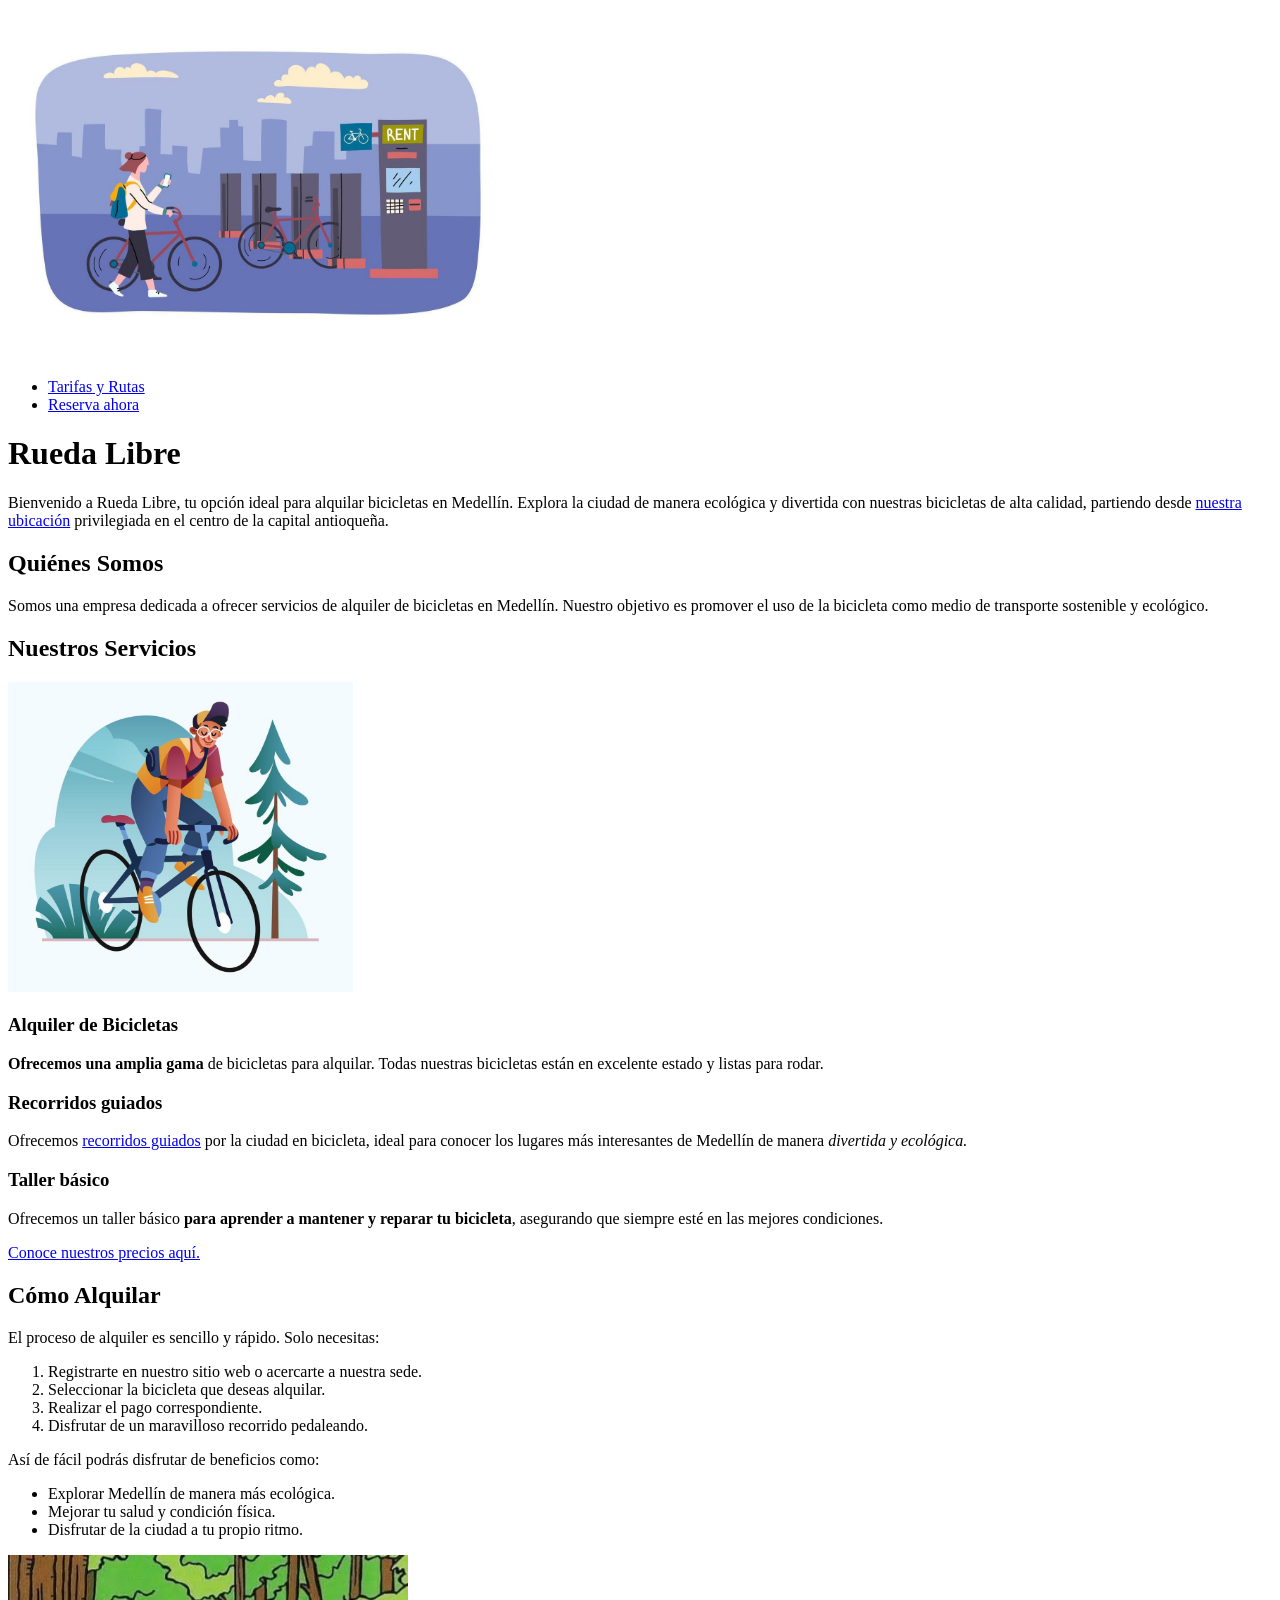
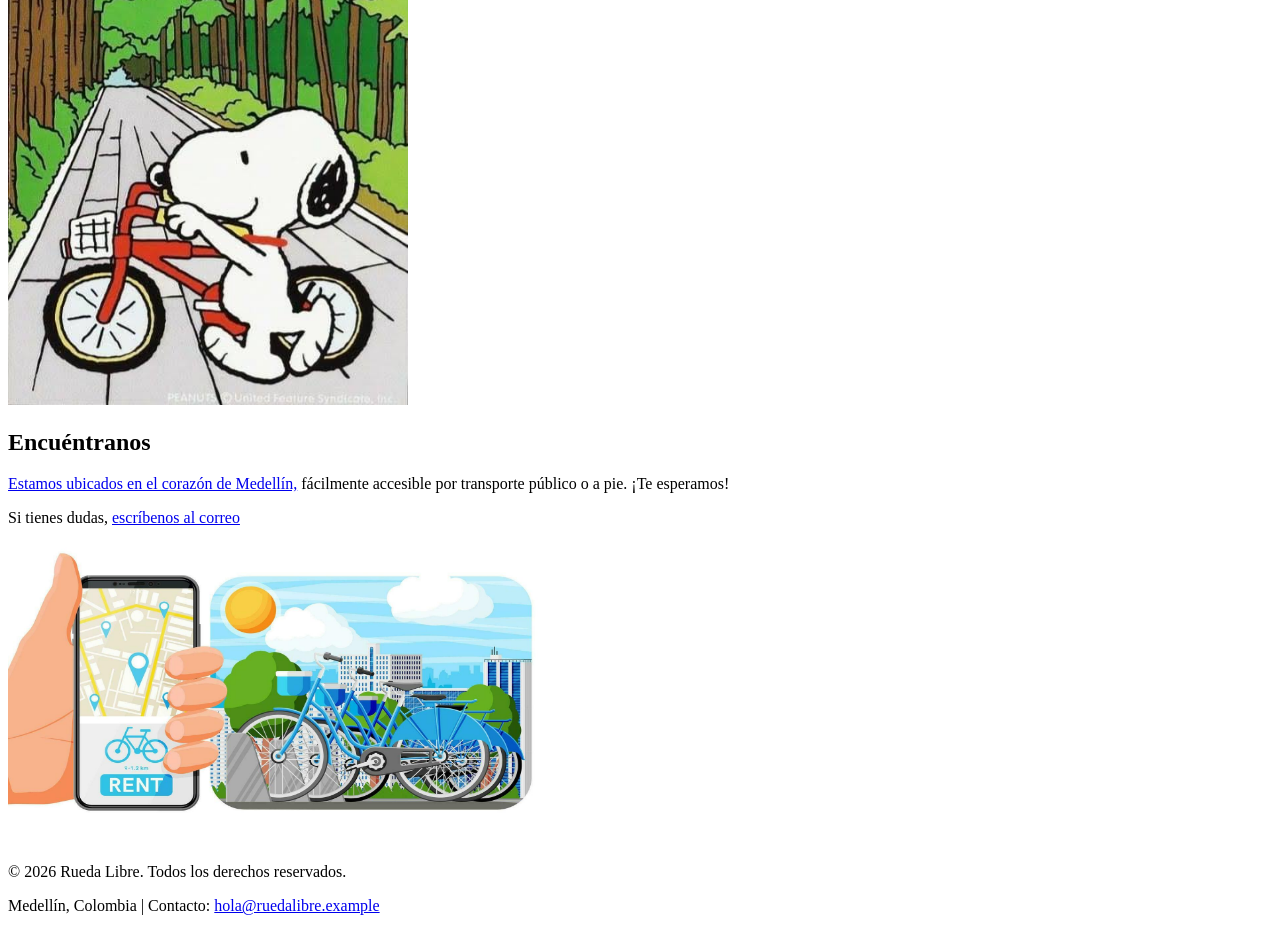
==== index.html @ 16381997 "feat: Realiza el reto 8, confirma la accesibilidad de las páginas por teclado, completa los textos d" ====
<!DOCTYPE html>
<html lang="es">
<head>
    <meta charset="UTF-8">
    <meta name="viewport" content="width=device-width, initial-scale=1.0">
    <meta name="description" content="Rueda Libre es una empresa de alquiler de bicicletas en Medellín">
    <title>Rueda Libre | Alquiler de bicicletas en Medellín</title>
</head>

<body>
    <header>
        <img src="img/Alquiler bici.jpg" alt="Chica con bicicletas" width="500" height="350">
   
   
        <nav>
            <ul>
                <li><a href="paginas/tarifas.html">Tarifas y Rutas</a></li>
                <li><a href="paginas/reservas.html">Reserva ahora</a></li>
            </ul>
        </nav>

        <h1>Rueda Libre</h1>
        
    <p>Bienvenido a Rueda Libre, tu opción ideal para alquilar bicicletas en Medellín. Explora la ciudad de manera ecológica y divertida con nuestras bicicletas de alta calidad, partiendo desde 
        <a href="#Contacto">nuestra ubicación</a> 
        privilegiada en el centro de la capital antioqueña.</p>
   </header>

   <main>
    <section> 
        <h2>Quiénes Somos</h2>
        <p>Somos una empresa dedicada a ofrecer servicios de alquiler de bicicletas en Medellín. Nuestro objetivo es promover el uso de la bicicleta como medio de transporte sostenible y ecológico.</p>
    </section>

    <section id="enlace-tarifas"> 
        <h2>Nuestros Servicios</h2>
        <img src="img/Boy bici.jpg" alt="Chico en bicicleta" width="345" height="310">
       
        <article>
            <h3>Alquiler de Bicicletas</h3>
        <p><strong>Ofrecemos una amplia gama</strong> de bicicletas para alquilar. Todas nuestras bicicletas están en excelente estado y listas para rodar.</p>
        </article>

        <article> 
            <h3>Recorridos guiados</h3>
            <p>Ofrecemos <a href="paginas/tarifas.html#tabla-recorridos">recorridos guiados</a> por la ciudad en bicicleta, ideal para conocer los lugares más interesantes de Medellín de manera <em>divertida y ecológica.</em></p>
        </article>

        <article>
            <h3>Taller básico</h3>
            <p>Ofrecemos un taller básico <strong>para aprender a mantener y reparar tu bicicleta</strong>, asegurando que siempre esté en las mejores condiciones.</p>
        </article>

        <p> <a href="paginas/tarifas.html">Conoce nuestros precios aquí.</a></p>
    </section>

    <section>
    <h2>Cómo Alquilar</h2>
    <p>El proceso de alquiler es sencillo y rápido. Solo necesitas:
        <ol>
            <li>Registrarte en nuestro sitio web o acercarte a nuestra sede.</li>
            <li>Seleccionar la bicicleta que deseas alquilar.</li>
            <li>Realizar el pago correspondiente.</li>
            <li>Disfrutar de un maravilloso recorrido pedaleando.</li>
        </ol>
        
        Así de fácil podrás disfrutar de beneficios como:
        <ul>
            <li>Explorar Medellín de manera más ecológica.</li>
            <li>Mejorar tu salud y condición física.</li>
            <li>Disfrutar de la ciudad a tu propio ritmo.</li>
        </ul>
 
    </p>
    <img src="img/Snoopy forest.jpg" alt="Snoopy en un bosque con su bicicleta" width="400" height="450">
    </section>

    <section id="Contacto">
        <h2>Encuéntranos</h2>
        <p>
            <a href="https://www.google.com/maps/place/Comfama+San+Ignacio/@6.24535,-75.5661447,17.25z/data=!4m6!3m5!1s0x8e442981196a0ba7:0x3b2679f13fea70fa!8m2!3d6.2455172!4d-75.564696!16s%2Fg%2F11j7vjssxw?authuser=0&entry=ttu&g_ep=EgoyMDI2MTAxOS4wIKXMDSoASAFQAw%3D%3D" target="_blank" rel="noopener noreferrer">Estamos ubicados en el corazón de Medellín,</a>
         fácilmente accesible por transporte público o a pie. ¡Te esperamos!</p>
    </section>

    <aside>
        <p>Si tienes dudas, 
        <a href="mailto:hola@ruedalibre.example">escríbenos al correo</a>
    </p>
    <img src="img/ruta bici.jpg" alt="Imagen de bicicletas para rentar" width="550" height="300">
    </aside>
    
</main>

    <footer>
    <p>© 2026 Rueda Libre. Todos los derechos reservados.</p>
    <p>Medellín, Colombia | Contacto: <a href="mailto:hola@ruedalibre.example">hola@ruedalibre.example</a></p>
    </footer>

</body>
</html>
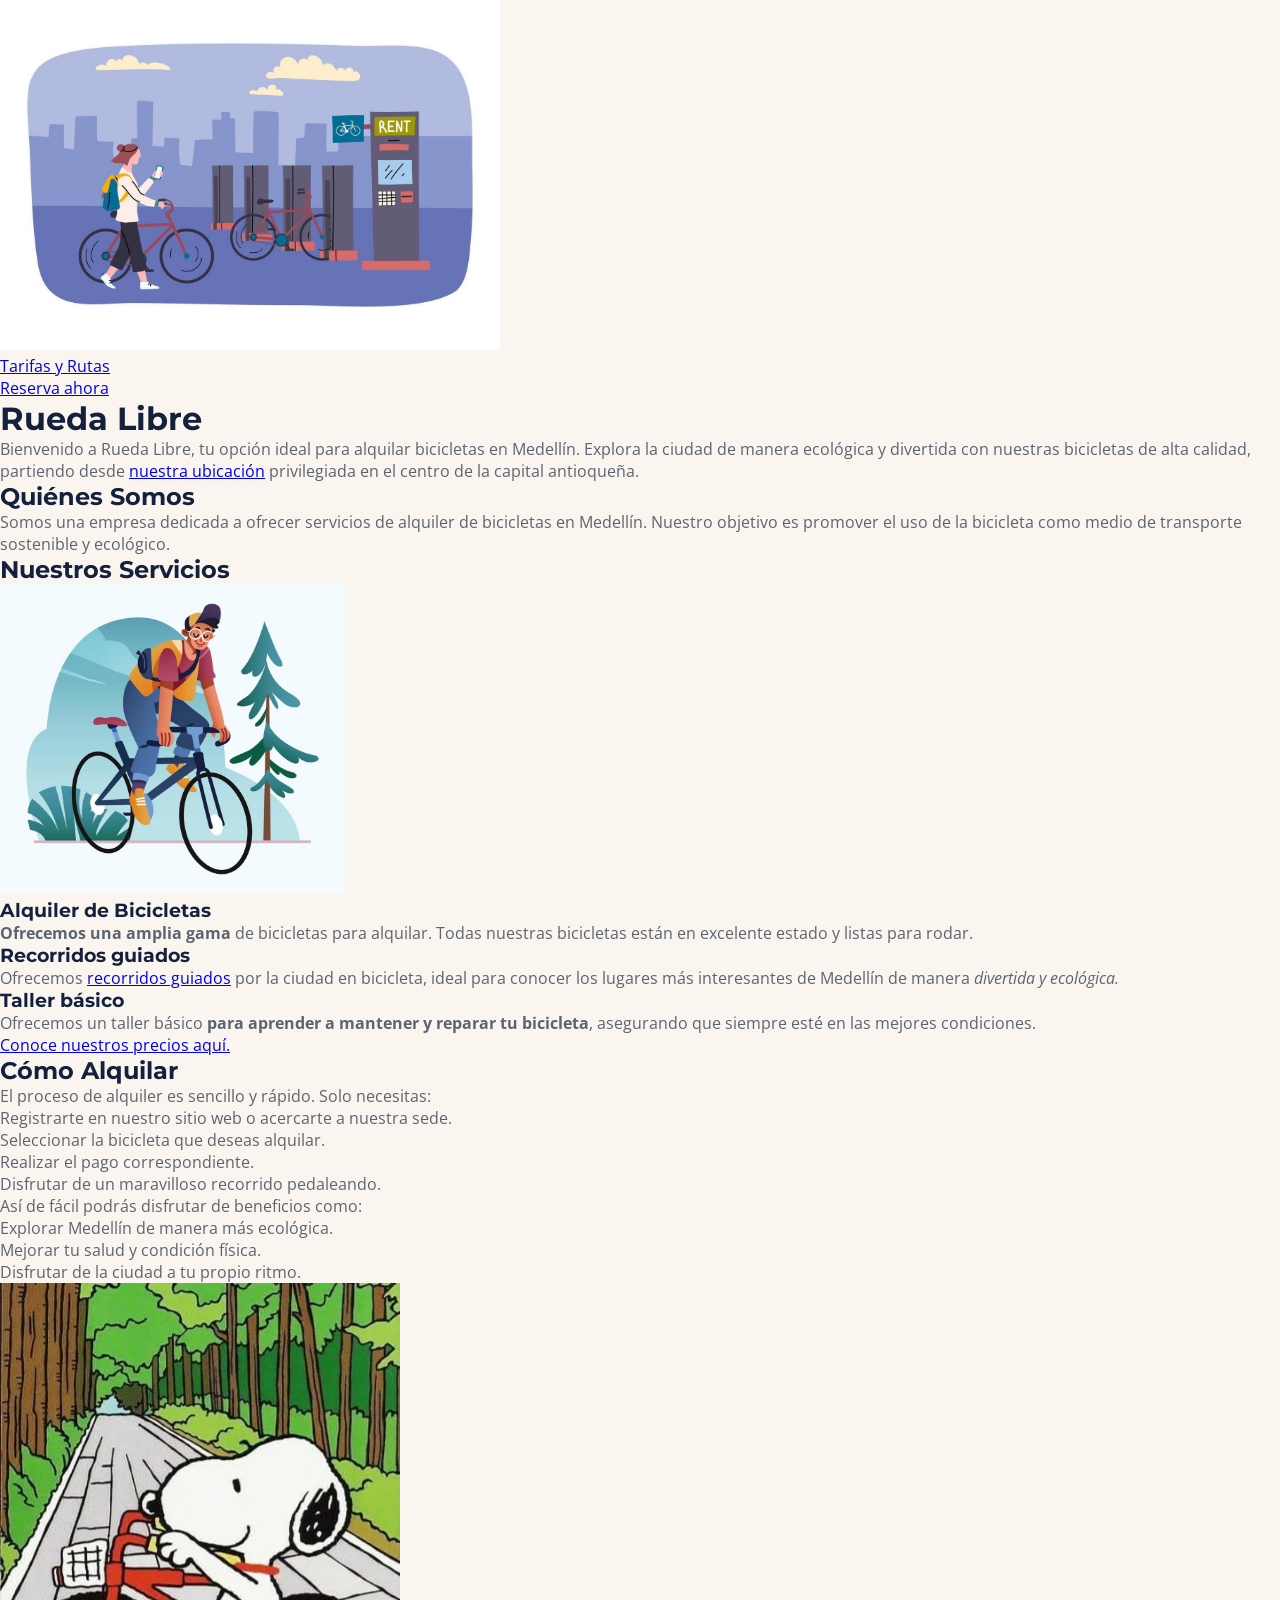
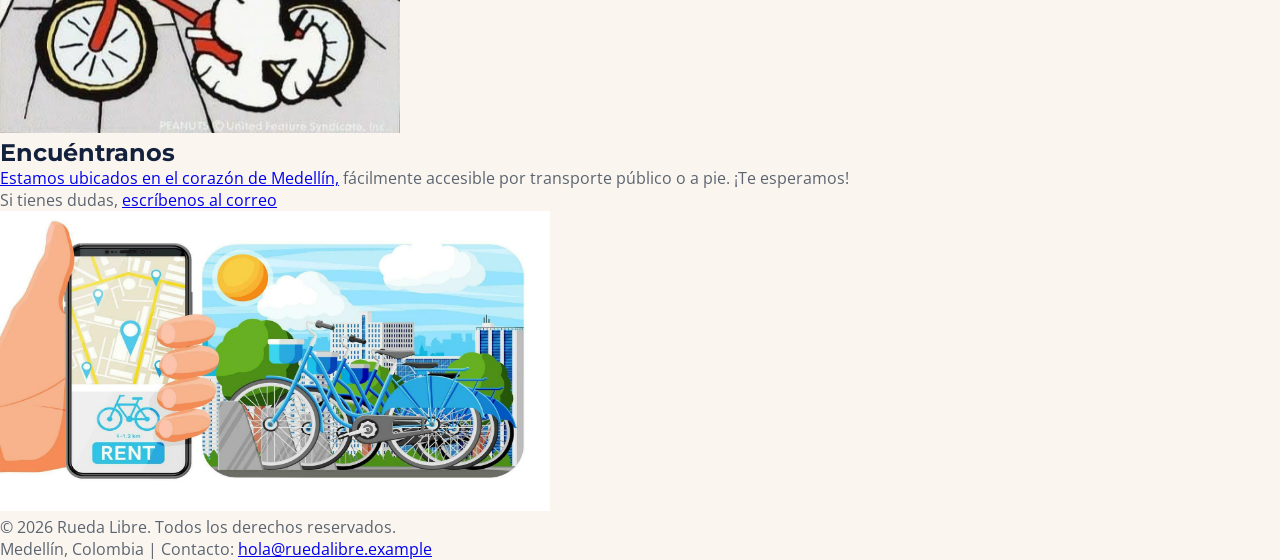
==== commit 4432bd51: "feat: Realiza reto 9, crea página de estilos css, la linkea con las demás páginas y configura la fue" ====
--- a/index.html
+++ b/index.html
@@ -5,11 +5,17 @@
     <meta name="viewport" content="width=device-width, initial-scale=1.0">
     <meta name="description" content="Rueda Libre es una empresa de alquiler de bicicletas en Medellín">
     <title>Rueda Libre | Alquiler de bicicletas en Medellín</title>
+    <link rel="preconnect" href="https://fonts.googleapis.com">
+    <link rel="preconnect" href="https://fonts.gstatic.com" crossorigin>
+    <link href="https://fonts.googleapis.com/css2?family=Montserrat:wght@400;700&family=Open+Sans:wght@400;600&display=swap" rel="stylesheet">
+    <link rel="stylesheet" href="css/styles.css">
+
+
 </head>
 
 <body>
     <header>
-        <img src="img/Alquiler bici.jpg" alt="Chica con bicicletas" width="500" height="350">
+        <img src="img/alquiler-bici.jpg" alt="Chica con bicicletas" width="500" height="350">
    
    
         <nav>
@@ -34,7 +40,7 @@
 
     <section id="enlace-tarifas"> 
         <h2>Nuestros Servicios</h2>
-        <img src="img/Boy bici.jpg" alt="Chico en bicicleta" width="345" height="310">
+        <img src="img/boy-bici.jpg" alt="Chico en bicicleta" width="345" height="310">
        
         <article>
             <h3>Alquiler de Bicicletas</h3>
@@ -72,7 +78,7 @@
         </ul>
  
     </p>
-    <img src="img/Snoopy forest.jpg" alt="Snoopy en un bosque con su bicicleta" width="400" height="450">
+    <img src="img/snoopy-forest.jpg" alt="Snoopy en un bosque con su bicicleta" width="400" height="450">
     </section>
 
     <section id="Contacto">
@@ -86,7 +92,7 @@
         <p>Si tienes dudas, 
         <a href="mailto:hola@ruedalibre.example">escríbenos al correo</a>
     </p>
-    <img src="img/ruta bici.jpg" alt="Imagen de bicicletas para rentar" width="550" height="300">
+    <img src="img/ruta-bici.jpg" alt="Imagen de bicicletas para rentar" width="550" height="300">
     </aside>
     
 </main>
--- a/css/styles.css
+++ b/css/styles.css
@@ -0,0 +1,31 @@
+:root {
+    --titulos-encabezados: #14213D;
+    --fondo: #FAF6EF;
+    --botones-enlaces: #1E7A4F;
+    --naranja-pedal: #F39A2B;
+    --texto: #5B6470;
+
+    --fuente-titulos: 'Montserrat', sans-serif;
+    --fuente-texto: 'Open Sans', sans-serif;
+
+    --espacio-s: 0.5rem;
+    --espacio-m: 1rem;
+    --espacio-l: 2rem;
+
+}
+* {
+  box-sizing: border-box;
+  margin: 0;
+  padding: 0;
+}
+
+body {
+  font-family: var(--fuente-texto);
+  color: var(--texto);
+  background-color: var(--fondo);
+}
+
+h1, h2, h3, h4, h5, h6 {
+  font-family: var(--fuente-titulos);
+  color: var(--titulos-encabezados);
+}
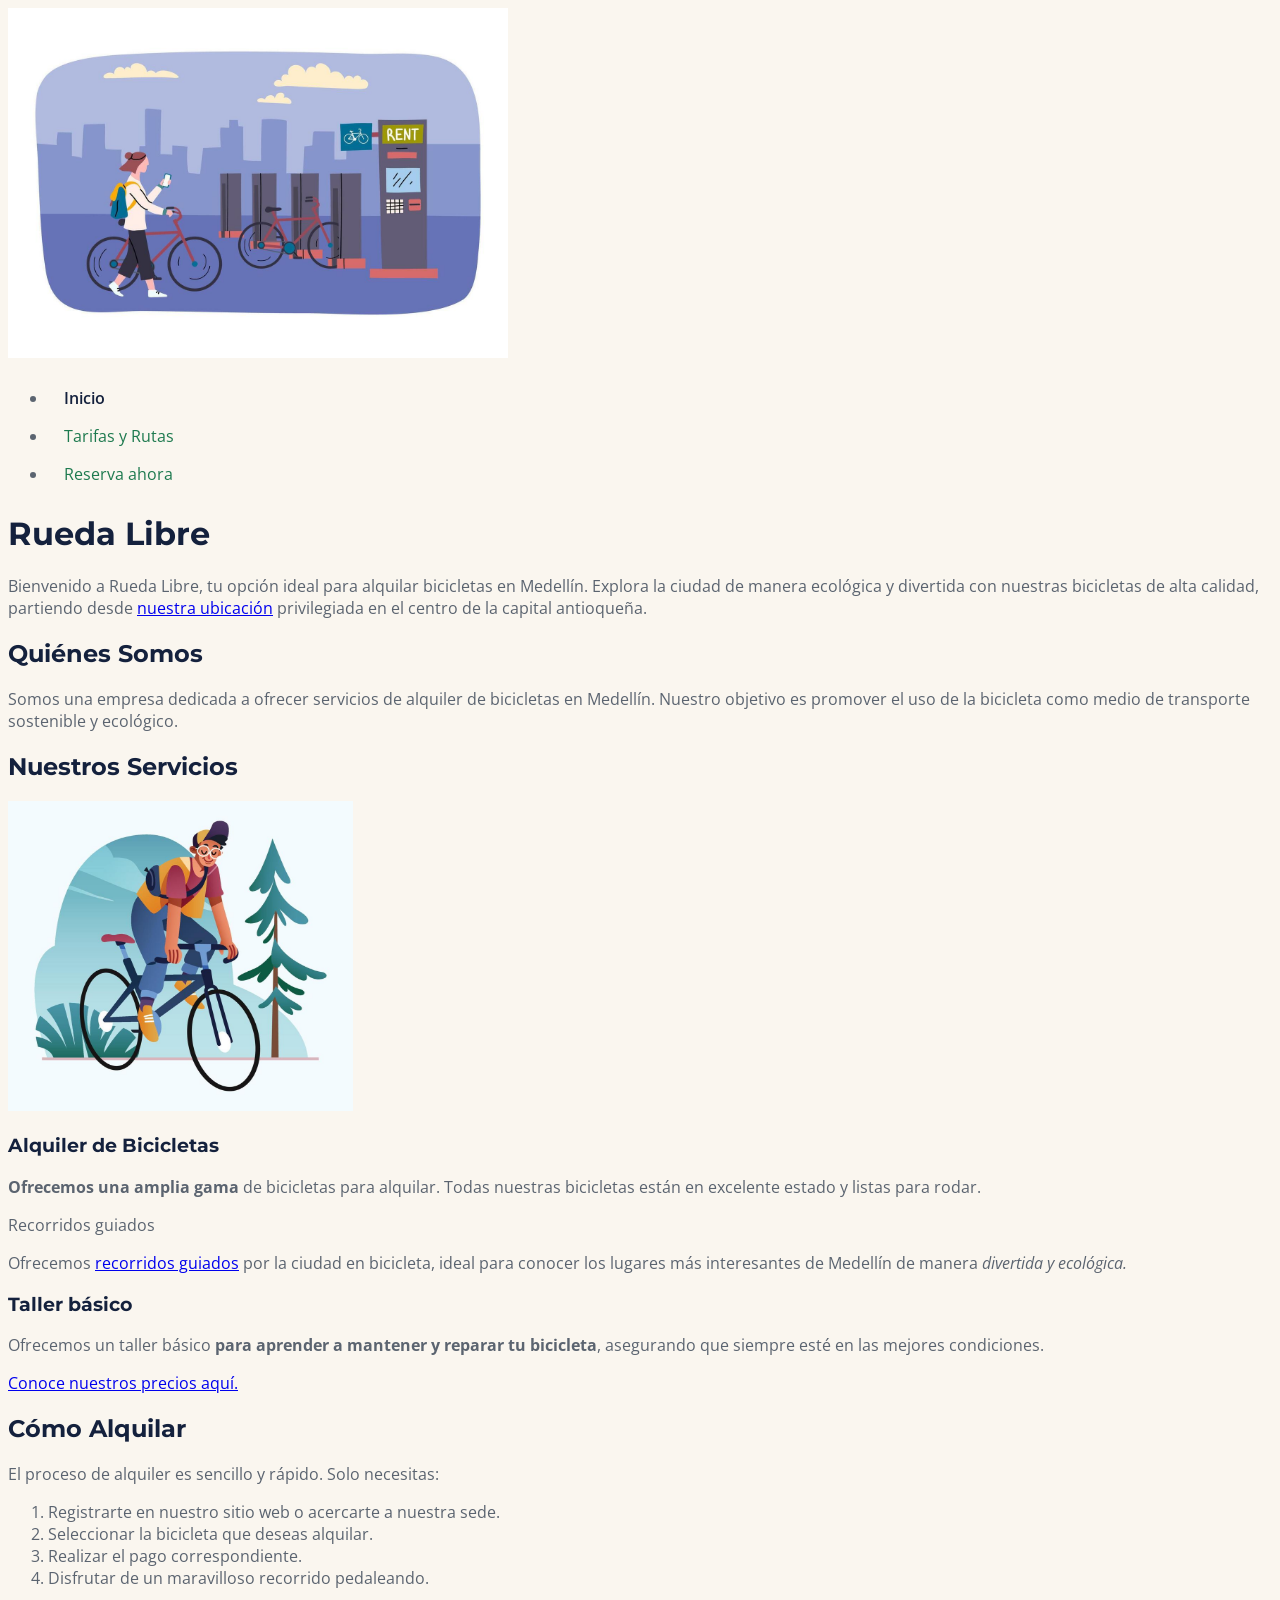
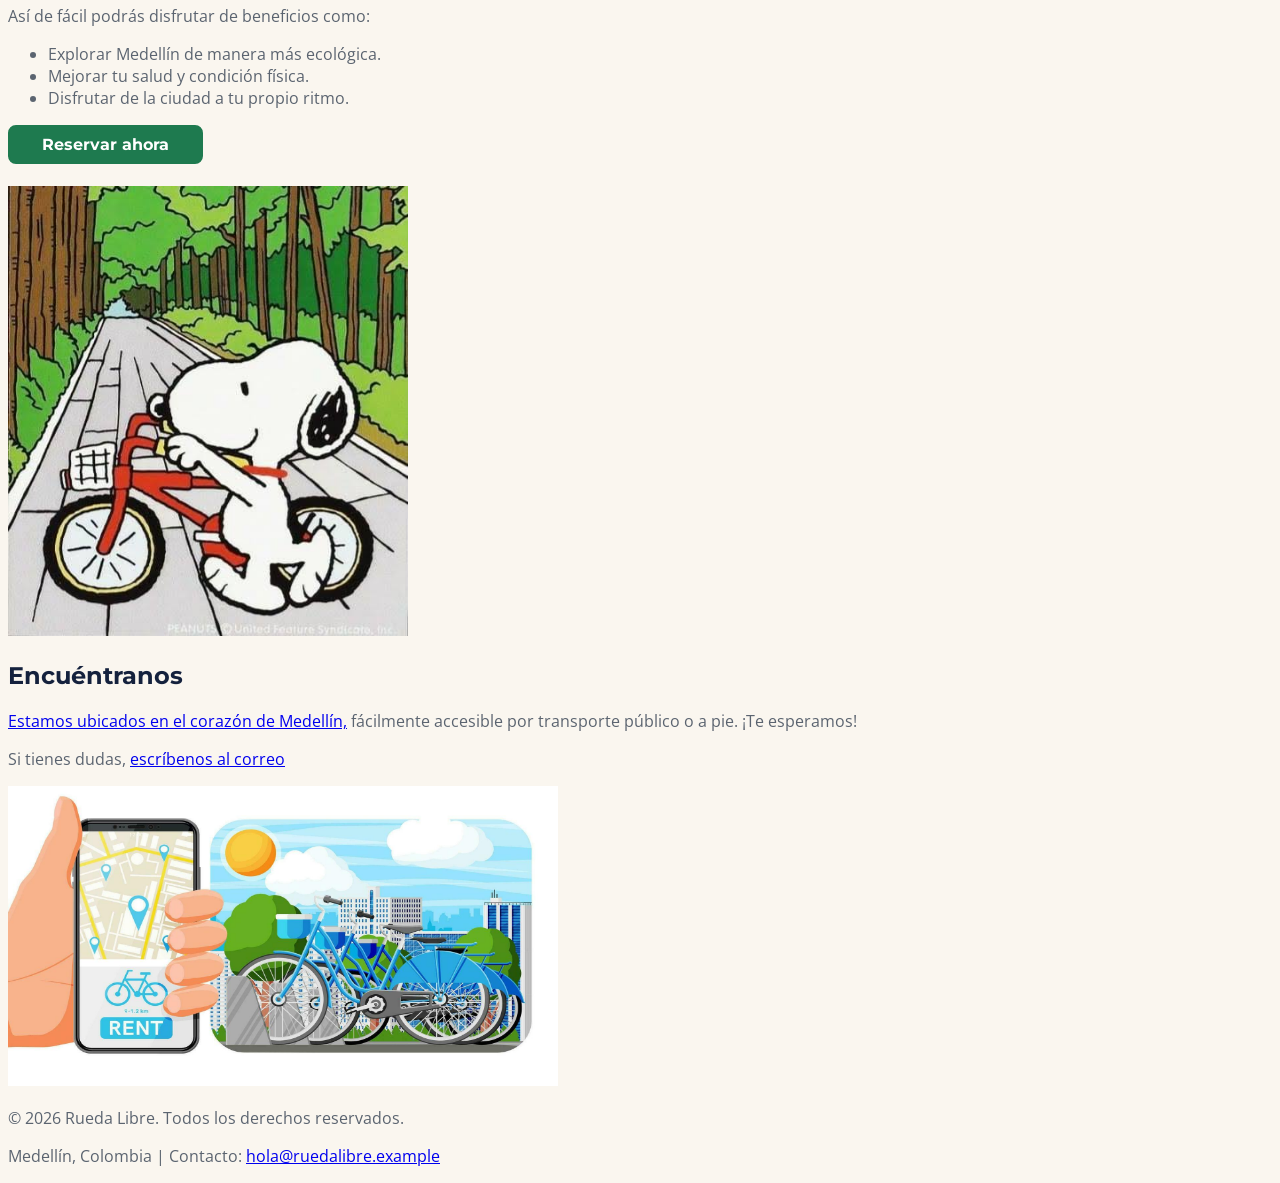
==== commit ff367b95: "feat: Realiza reto 10, añade clases e ids, ajusta estados de hover y focus para botones y campos del" ====
--- a/index.html
+++ b/index.html
@@ -19,8 +19,9 @@
    
    
         <nav>
-            <ul>
-                <li><a href="paginas/tarifas.html">Tarifas y Rutas</a></li>
+            <ul id="menu">
+                <li><a href="index.html" class="activo">Inicio</a></li>
+                <li><a href="paginas/tarifas.html">Tarifas y Rutas</a></li>                
                 <li><a href="paginas/reservas.html">Reserva ahora</a></li>
             </ul>
         </nav>
@@ -45,10 +46,11 @@
         <article>
             <h3>Alquiler de Bicicletas</h3>
         <p><strong>Ofrecemos una amplia gama</strong> de bicicletas para alquilar. Todas nuestras bicicletas están en excelente estado y listas para rodar.</p>
-        </article>
+                 
+    </article>
 
         <article> 
-            <h3>Recorridos guiados</h3>
+            <h03>Recorridos guiados</h03>
             <p>Ofrecemos <a href="paginas/tarifas.html#tabla-recorridos">recorridos guiados</a> por la ciudad en bicicleta, ideal para conocer los lugares más interesantes de Medellín de manera <em>divertida y ecológica.</em></p>
         </article>
 
@@ -76,8 +78,11 @@
             <li>Mejorar tu salud y condición física.</li>
             <li>Disfrutar de la ciudad a tu propio ritmo.</li>
         </ul>
- 
+
     </p>
+
+    <a href="/paginas/reservas.html" class="btn-cta">Reservar ahora</a><br><br>
+
     <img src="img/snoopy-forest.jpg" alt="Snoopy en un bosque con su bicicleta" width="400" height="450">
     </section>
 
--- a/css/styles.css
+++ b/css/styles.css
@@ -4,6 +4,7 @@
     --botones-enlaces: #1E7A4F;
     --naranja-pedal: #F39A2B;
     --texto: #5B6470;
+    --blanco: #FFFFFF;
 
     --fuente-titulos: 'Montserrat', sans-serif;
     --fuente-texto: 'Open Sans', sans-serif;
@@ -13,11 +14,13 @@
     --espacio-l: 2rem;
 
 }
-* {
+
+/** {
   box-sizing: border-box;
   margin: 0;
   padding: 0;
 }
+  */
 
 body {
   font-family: var(--fuente-texto);
@@ -28,4 +31,64 @@
 h1, h2, h3, h4, h5, h6 {
   font-family: var(--fuente-titulos);
   color: var(--titulos-encabezados);
+}
+
+#menu a {
+  color: var(--botones-enlaces);
+  text-decoration: none;
+  display: inline-block;
+  padding: var(--espacio-s) var(--espacio-m);
+}
+
+#menu a.activo {
+  color: var(--titulos-encabezados);
+  font-weight: 600;
+}
+
+#menu a:hover {
+  background-color: var(--botones-enlaces);
+  color: var(--blanco);
+}
+
+#menu a:focus {
+  outline: 3px solid var(--titulos-encabezados);
+  outline-offset: 2px;
+}
+
+.btn-cta {
+  display: inline-block;
+  padding: var(--espacio-s) var(--espacio-l);
+  background-color: var(--botones-enlaces);
+  color: var(--blanco);
+  border: 2px solid var(--botones-enlaces);
+  border-radius: 0.5rem;
+  font-family: var(--fuente-titulos);
+  font-weight: 700;
+  text-decoration: none;
+}
+
+.btn-cta:hover {
+  background-color: var(--titulos-encabezados);
+  color: var(--blanco);
+  border: 2px solid var(--titulos-encabezados);
+}
+
+.btn-cta:focus {
+  outline: 3px solid var(--botones-enlaces);
+  outline-offset: 3px;
+}
+
+.btn-cta:active {
+  background-color: var(--botones-enlaces);
+  color: var(--blanco);
+  border-color: var(--botones-enlaces);
+}
+
+
+form input:focus,
+form select:focus,
+form textarea:focus {
+  outline: 3px solid var(--botones-enlaces);
+  outline-offset: 2px;
+  border-color: var(--botones-enlaces);
 }
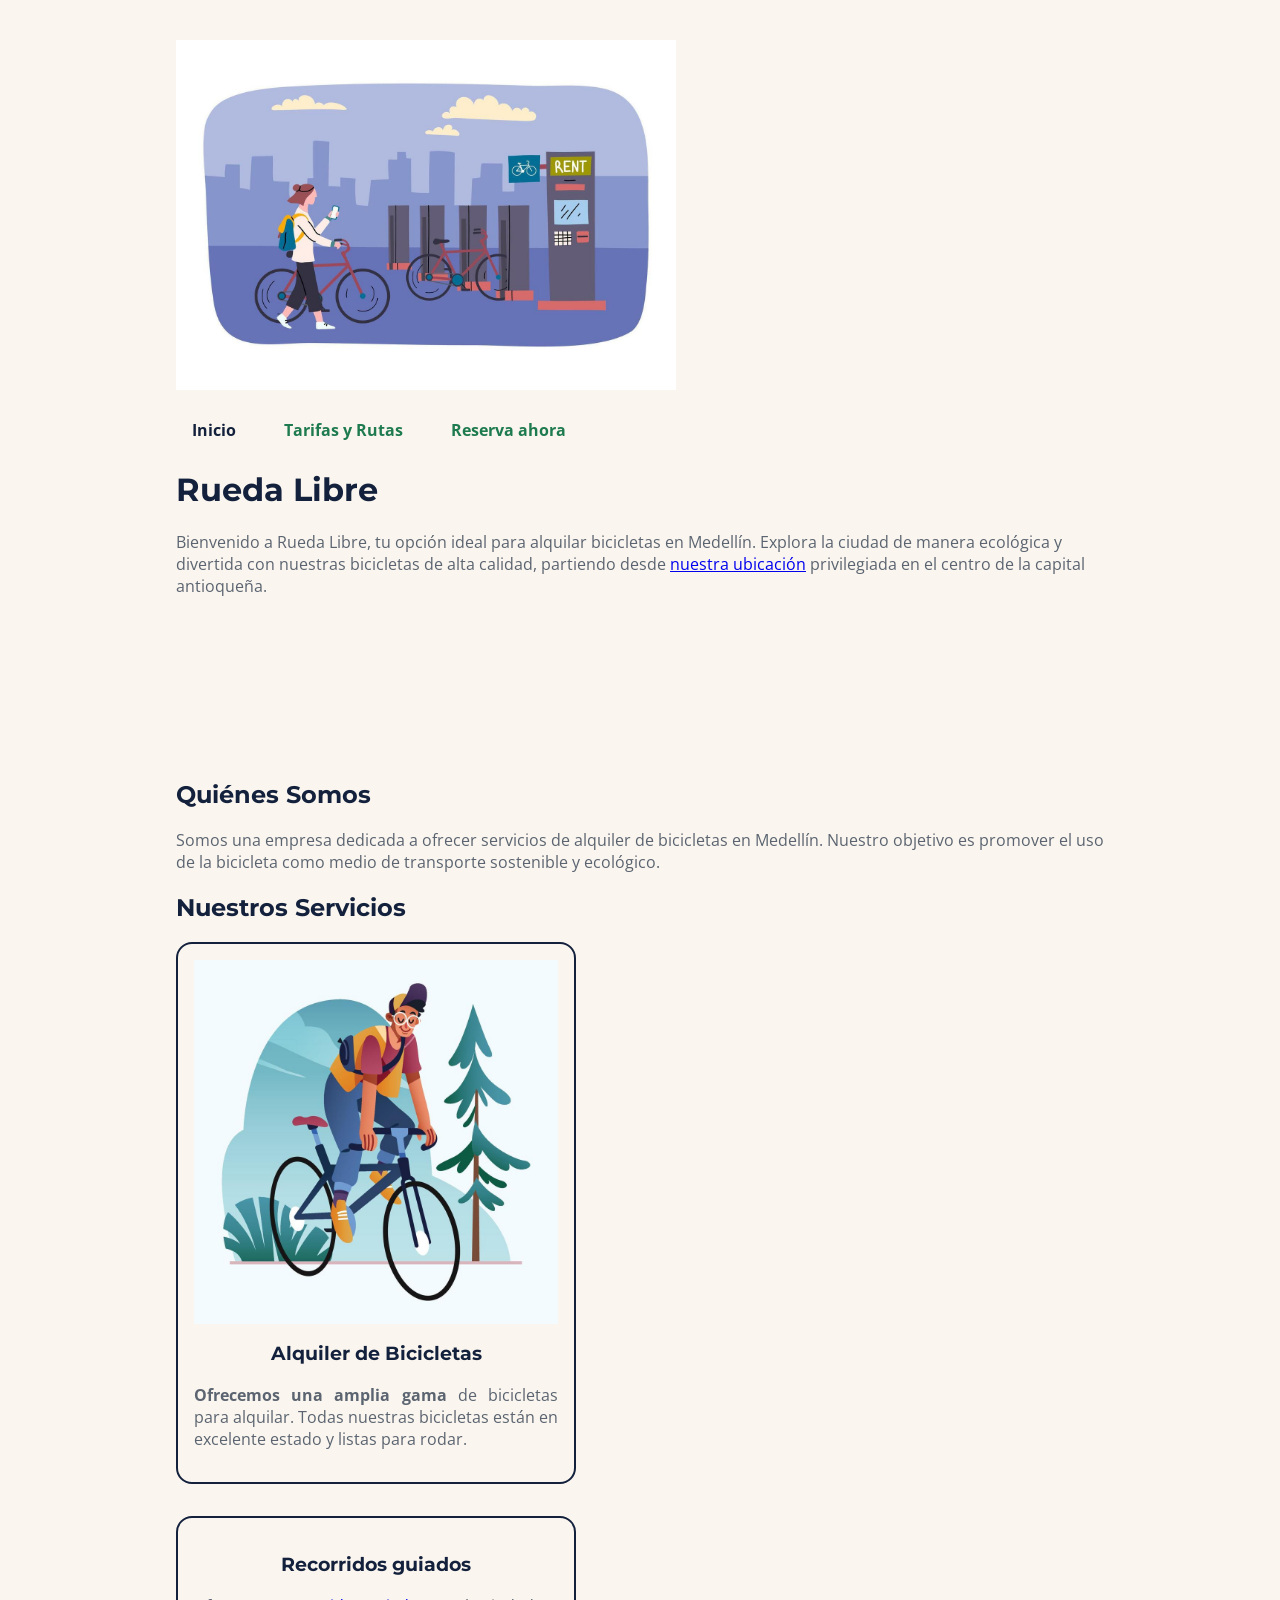
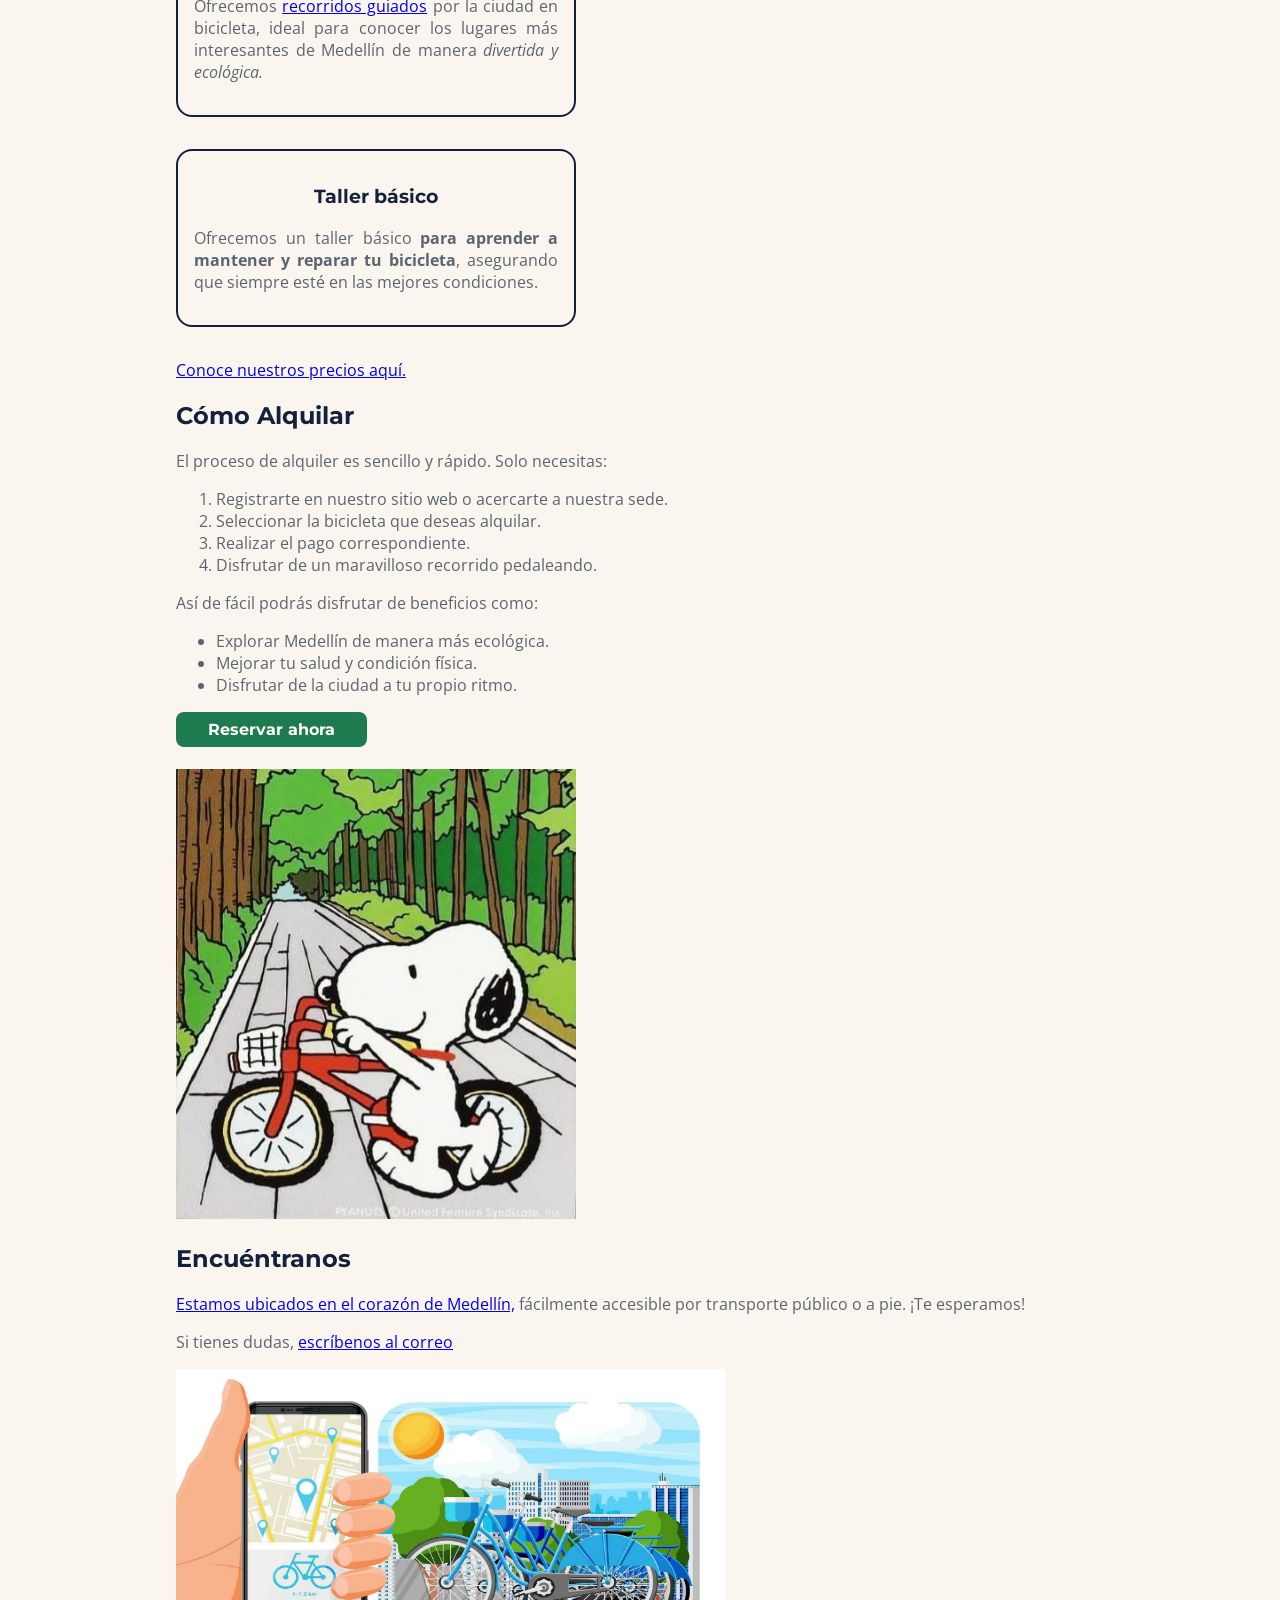
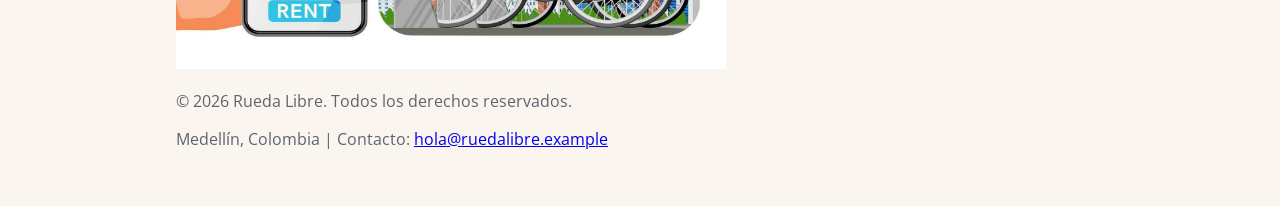
==== commit 268939b8: "feat: Realiza Reto 11, organiza los espacios de los elementos de la página, las tarjetas, las tablas" ====
--- a/index.html
+++ b/index.html
@@ -14,15 +14,15 @@
 </head>
 
 <body>
-    <header>
+    <header class="portada">
         <img src="img/alquiler-bici.jpg" alt="Chica con bicicletas" width="500" height="350">
    
    
         <nav>
             <ul id="menu">
-                <li><a href="index.html" class="activo">Inicio</a></li>
-                <li><a href="paginas/tarifas.html">Tarifas y Rutas</a></li>                
-                <li><a href="paginas/reservas.html">Reserva ahora</a></li>
+                <li><a href="index.html" class="activo"><strong>Inicio</strong></a></li>
+                <li><a href="paginas/tarifas.html"><strong>Tarifas y Rutas</strong></a></li>                
+                <li><a href="paginas/reservas.html"><strong>Reserva ahora</strong></a></li>
             </ul>
         </nav>
 
@@ -41,20 +41,20 @@
 
     <section id="enlace-tarifas"> 
         <h2>Nuestros Servicios</h2>
-        <img src="img/boy-bici.jpg" alt="Chico en bicicleta" width="345" height="310">
        
-        <article>
+        <article class="tarjeta">
+            <img src="img/boy-bici.jpg" alt="Chico en bicicleta" width="345" height="310">
             <h3>Alquiler de Bicicletas</h3>
         <p><strong>Ofrecemos una amplia gama</strong> de bicicletas para alquilar. Todas nuestras bicicletas están en excelente estado y listas para rodar.</p>
                  
     </article>
 
-        <article> 
-            <h03>Recorridos guiados</h03>
+        <article class="tarjeta"> 
+            <h3>Recorridos guiados</h3>
             <p>Ofrecemos <a href="paginas/tarifas.html#tabla-recorridos">recorridos guiados</a> por la ciudad en bicicleta, ideal para conocer los lugares más interesantes de Medellín de manera <em>divertida y ecológica.</em></p>
         </article>
 
-        <article>
+        <article class="tarjeta">
             <h3>Taller básico</h3>
             <p>Ofrecemos un taller básico <strong>para aprender a mantener y reparar tu bicicleta</strong>, asegurando que siempre esté en las mejores condiciones.</p>
         </article>
@@ -64,7 +64,7 @@
 
     <section>
     <h2>Cómo Alquilar</h2>
-    <p>El proceso de alquiler es sencillo y rápido. Solo necesitas:
+    <p>El proceso de alquiler es sencillo y rápido. Solo necesitas:</p>
         <ol>
             <li>Registrarte en nuestro sitio web o acercarte a nuestra sede.</li>
             <li>Seleccionar la bicicleta que deseas alquilar.</li>
@@ -72,16 +72,16 @@
             <li>Disfrutar de un maravilloso recorrido pedaleando.</li>
         </ol>
         
-        Así de fácil podrás disfrutar de beneficios como:
+    <p>Así de fácil podrás disfrutar de beneficios como:</p>
         <ul>
             <li>Explorar Medellín de manera más ecológica.</li>
             <li>Mejorar tu salud y condición física.</li>
             <li>Disfrutar de la ciudad a tu propio ritmo.</li>
         </ul>
 
-    </p>
+    
 
-    <a href="/paginas/reservas.html" class="btn-cta">Reservar ahora</a><br><br>
+    <a href="paginas/reservas.html" class="btn-cta">Reservar ahora</a><br><br>
 
     <img src="img/snoopy-forest.jpg" alt="Snoopy en un bosque con su bicicleta" width="400" height="450">
     </section>
--- a/css/styles.css
+++ b/css/styles.css
@@ -15,22 +15,64 @@
 
 }
 
-/** {
+/* {
   box-sizing: border-box;
   margin: 0;
   padding: 0;
 }
   */
+
+*,
+*::before,
+*::after {
+  box-sizing: border-box;
+}
+
 
 body {
   font-family: var(--fuente-texto);
   color: var(--texto);
   background-color: var(--fondo);
+  padding: var(--espacio-l);
 }
 
 h1, h2, h3, h4, h5, h6 {
   font-family: var(--fuente-titulos);
   color: var(--titulos-encabezados);
+}
+
+header, main, footer{
+  max-width: 60rem;
+  margin-left: auto;
+  margin-right: auto;
+  padding: 0 var(--espacio-m);
+}
+
+.portada {
+  min-height: 80vh;
+}
+
+.tarjeta {
+  background-color: var(--fondo);
+  border: 2px solid var(--titulos-encabezados);
+  border-radius: var(--espacio-m);
+  padding: var(--espacio-m);
+  margin-bottom: var(--espacio-l);
+  max-width: 25rem;
+  text-align: center;
+}
+
+.tarjeta p {
+  text-align: justify;
+  hyphens: auto;
+}
+
+.tarjeta img {
+  display: block;
+  width: 100%;
+  height: auto;
+ 
+  
 }
 
 #menu a {
@@ -51,16 +93,24 @@
 }
 
 #menu a:focus {
-  outline: 3px solid var(--titulos-encabezados);
+  outline: 3px solid var(--botones-enlaces);
   outline-offset: 2px;
 }
+
+nav ul {
+  display: flex;
+  gap: var(--espacio-m);
+  list-style: none;
+  padding: 0;
+}
+
 
 .btn-cta {
   display: inline-block;
   padding: var(--espacio-s) var(--espacio-l);
   background-color: var(--botones-enlaces);
   color: var(--blanco);
-  border: 2px solid var(--botones-enlaces);
+  /*border: 2px solid var(--botones-enlaces);*/
   border-radius: 0.5rem;
   font-family: var(--fuente-titulos);
   font-weight: 700;
@@ -71,10 +121,13 @@
   background-color: var(--titulos-encabezados);
   color: var(--blanco);
   border: 2px solid var(--titulos-encabezados);
+  outline: 3px solid var(--titulos-encabezados);
+  outline-offset: 3px;
 }
 
 .btn-cta:focus {
-  outline: 3px solid var(--botones-enlaces);
+  background-color: var(--titulos-encabezados);
+  outline: 3px solid var(--titulos-encabezados);
   outline-offset: 3px;
 }
 
@@ -91,4 +144,62 @@
   outline: 3px solid var(--botones-enlaces);
   outline-offset: 2px;
   border-color: var(--botones-enlaces);
+}
+
+table {
+  border-collapse: collapse;
+  width: 100%;
+  margin-bottom: var(--espacio-l);
+}
+
+th,
+td {
+  padding: var(--espacio-s) var(--espacio-m);
+  border: 1px solid var(--titulos-encabezados);
+  text-align: left;
+}
+
+th {
+  background-color: var(--titulos-encabezados);
+  color: var(--fondo);
+  font-family: var(--fuente-titulos);
+}
+
+form label {
+  display: block;
+  margin-bottom: var(--espacio-s);
+}
+
+form input[type="radio"] + label,
+form input[type="checkbox"] + label {
+  display: inline;
+}
+
+form input:not([type="radio"]):not([type="checkbox"]),
+form select,
+form textarea {
+  width: 100%;
+  padding: var(--espacio-s);
+}
+
+form fieldset {
+  margin-bottom: var(--espacio-l);
+  padding: var(--espacio-m);
+}
+
+form button {
+  padding: var(--espacio-m) var(--espacio-l);
+  background-color: var(--botones-enlaces);
+  color: var(--blanco);
+  border: none;
+  border-radius: 0.5rem;
+  font-weight: 700;
+  font-size: 1.1rem;
+}
+
+form button:hover,
+form button:focus {
+  background-color: var(--titulos-encabezados);
+  outline: 3px solid var(--titulos-encabezados);
+  outline-offset: 3px;
 }
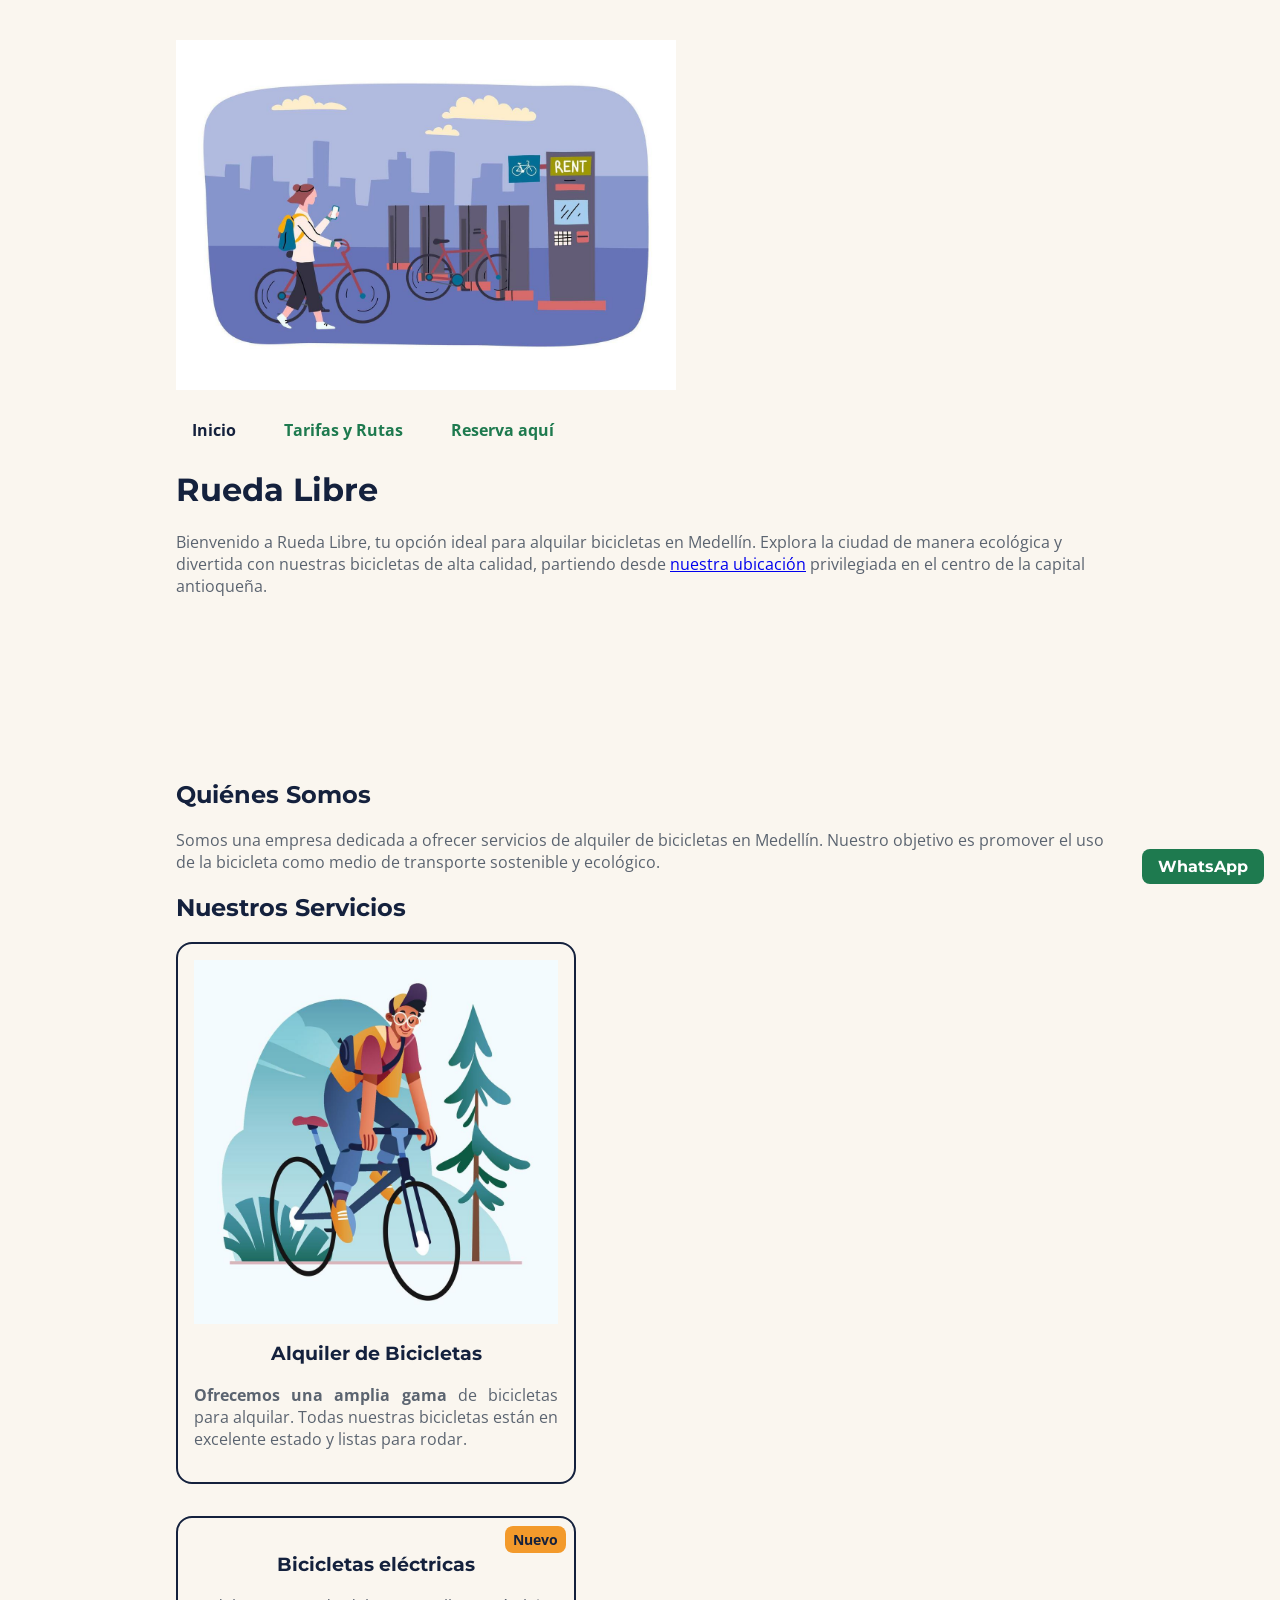
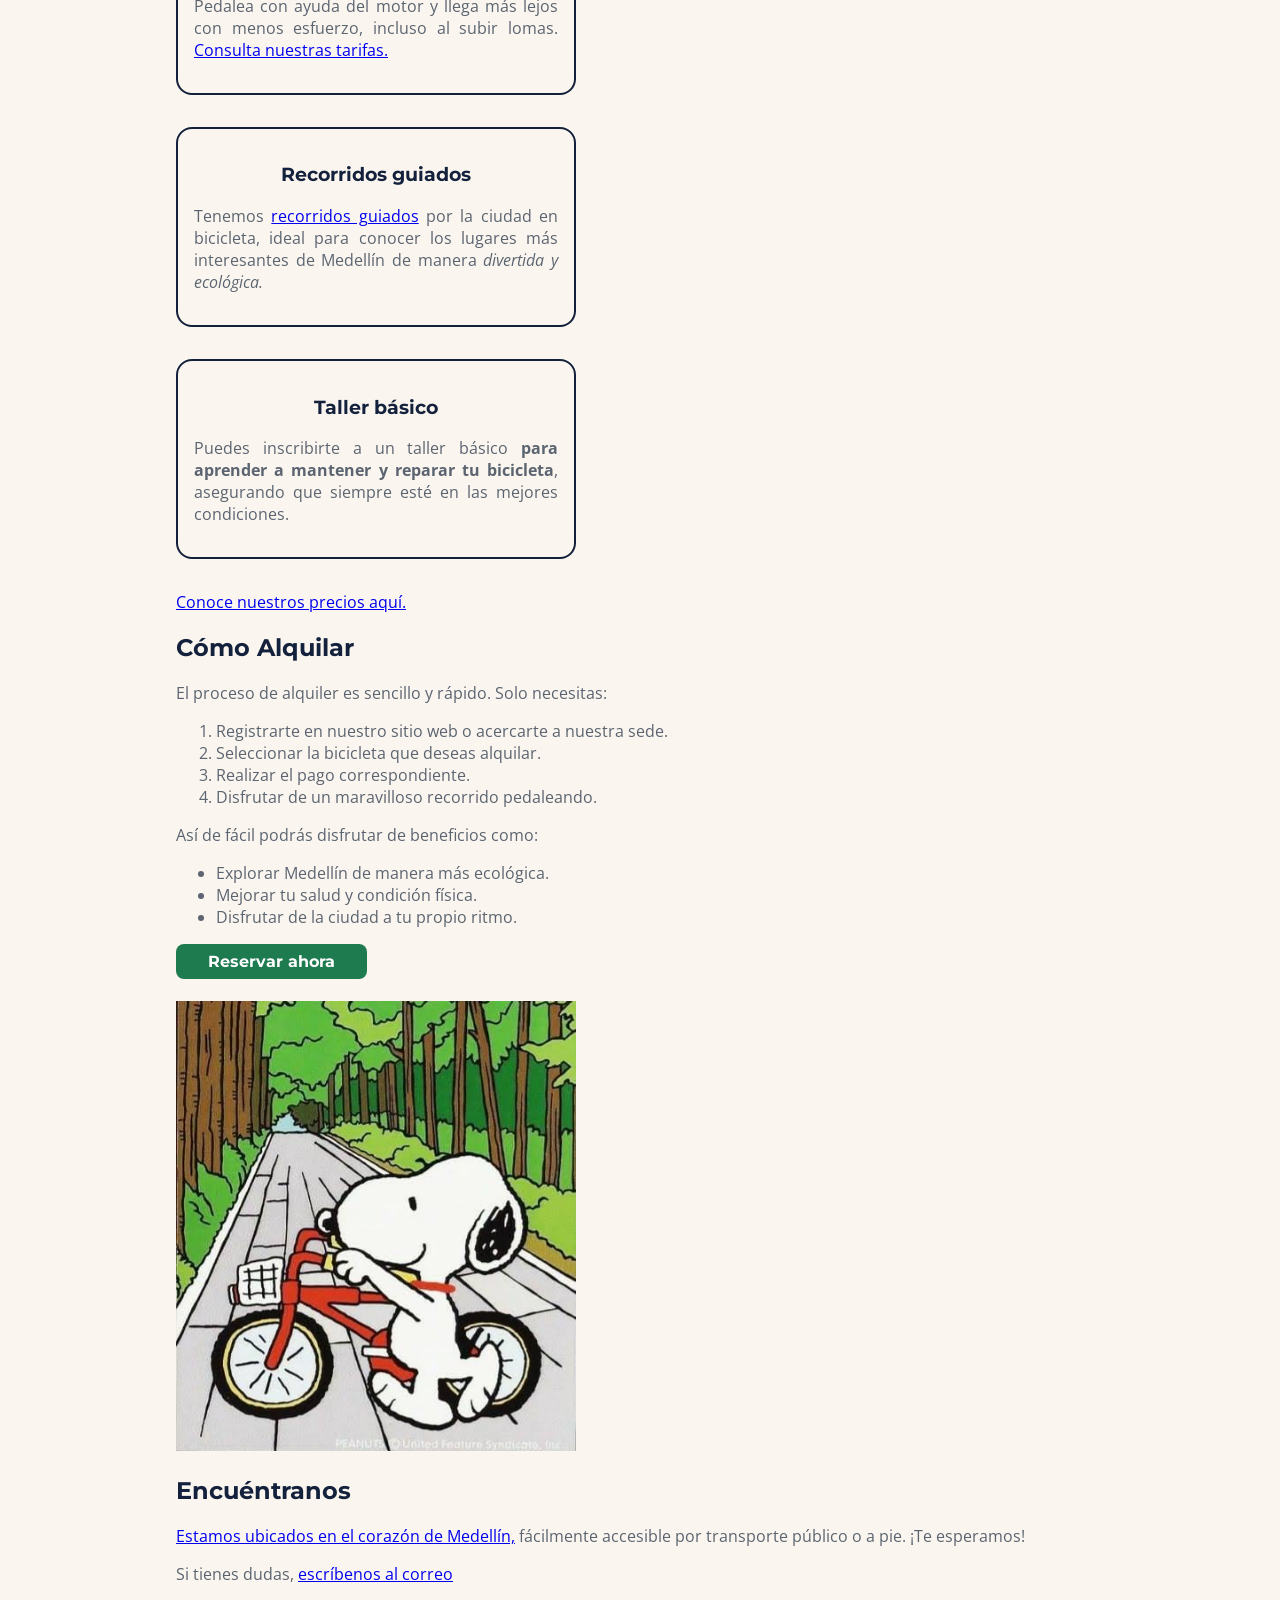
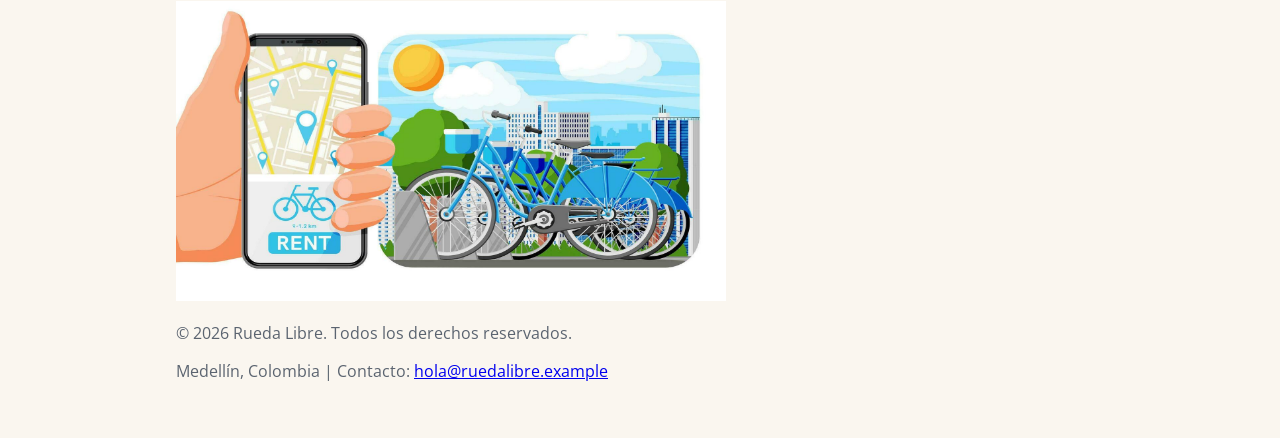
==== commit c0b7efab: "feat: Realiza reto 12, agrega botón de WhatsApp, la etiqueta de Nuevo, confirma que todas las página" ====
--- a/index.html
+++ b/index.html
@@ -22,7 +22,7 @@
             <ul id="menu">
                 <li><a href="index.html" class="activo"><strong>Inicio</strong></a></li>
                 <li><a href="paginas/tarifas.html"><strong>Tarifas y Rutas</strong></a></li>                
-                <li><a href="paginas/reservas.html"><strong>Reserva ahora</strong></a></li>
+                <li><a href="paginas/reservas.html"><strong>Reserva aquí</strong></a></li>
             </ul>
         </nav>
 
@@ -46,17 +46,26 @@
             <img src="img/boy-bici.jpg" alt="Chico en bicicleta" width="345" height="310">
             <h3>Alquiler de Bicicletas</h3>
         <p><strong>Ofrecemos una amplia gama</strong> de bicicletas para alquilar. Todas nuestras bicicletas están en excelente estado y listas para rodar.</p>
-                 
-    </article>
+                
+        </article>
+
+        <article class="tarjeta tarjeta-nueva">
+                <mark class="etiqueta-nuevo">Nuevo</mark>
+                <h3>Bicicletas eléctricas</h3>
+                <p>Pedalea con ayuda del motor y llega más lejos con menos esfuerzo, incluso al subir lomas. <a href="paginas/tarifas.html">Consulta nuestras tarifas.</a></p>
+        </article>
+
+
+
 
         <article class="tarjeta"> 
             <h3>Recorridos guiados</h3>
-            <p>Ofrecemos <a href="paginas/tarifas.html#tabla-recorridos">recorridos guiados</a> por la ciudad en bicicleta, ideal para conocer los lugares más interesantes de Medellín de manera <em>divertida y ecológica.</em></p>
+            <p>Tenemos <a href="paginas/tarifas.html#tabla-recorridos">recorridos guiados</a> por la ciudad en bicicleta, ideal para conocer los lugares más interesantes de Medellín de manera <em>divertida y ecológica.</em></p>
         </article>
 
         <article class="tarjeta">
             <h3>Taller básico</h3>
-            <p>Ofrecemos un taller básico <strong>para aprender a mantener y reparar tu bicicleta</strong>, asegurando que siempre esté en las mejores condiciones.</p>
+            <p>Puedes inscribirte a un taller básico <strong>para aprender a mantener y reparar tu bicicleta</strong>, asegurando que siempre esté en las mejores condiciones.</p>
         </article>
 
         <p> <a href="paginas/tarifas.html">Conoce nuestros precios aquí.</a></p>
@@ -107,5 +116,7 @@
     <p>Medellín, Colombia | Contacto: <a href="mailto:hola@ruedalibre.example">hola@ruedalibre.example</a></p>
     </footer>
 
+<a href="https://wa.me/573000000000" class="btn-whatsapp" target="_blank" rel="noopener noreferrer">WhatsApp</a>
+
 </body>
 </html>
--- a/css/styles.css
+++ b/css/styles.css
@@ -12,16 +12,9 @@
     --espacio-s: 0.5rem;
     --espacio-m: 1rem;
     --espacio-l: 2rem;
-
-}
-
-/* {
-  box-sizing: border-box;
-  margin: 0;
-  padding: 0;
-}
-  */
-
+}
+
+ /*Aplicar box-sizing: border-box a todos los elementos*/ 
 *,
 *::before,
 *::after {
@@ -36,22 +29,115 @@
   padding: var(--espacio-l);
 }
 
+
+/* Fuente de títulos: encabezados, celdas de encabezado de tabla y botón CTA */
+h1, h2, h3, h4, h5, h6,
+th,
+.btn-cta {
+  font-family: var(--fuente-titulos);
+}
+
 h1, h2, h3, h4, h5, h6 {
-  font-family: var(--fuente-titulos);
-  color: var(--titulos-encabezados);
-}
-
-header, main, footer{
+ color: var(--titulos-encabezados);
+}
+
+/*Estilos generales de encabezado, contenido principal y pie de página*/
+header, 
+main, 
+footer{
   max-width: 60rem;
   margin-left: auto;
   margin-right: auto;
   padding: 0 var(--espacio-m);
 }
 
+
 .portada {
   min-height: 80vh;
 }
 
+/*Estilos del menú de navegación*/
+nav ul {
+  display: flex;
+  gap: var(--espacio-m);
+  list-style: none;
+  padding: 0;
+}
+
+#menu a {
+  color: var(--botones-enlaces);
+  text-decoration: none;
+  display: inline-block;
+  padding: var(--espacio-s) var(--espacio-m);
+}
+
+#menu a.activo {
+  color: var(--titulos-encabezados);
+  font-weight: 600;
+}
+
+#menu a:hover {
+  background-color: var(--botones-enlaces);
+  color: var(--blanco);
+}
+
+/*Botones*/
+.btn-cta,
+form button,
+.btn-whatsapp {
+  background-color: var(--botones-enlaces);
+  color: var(--blanco);
+  border-radius: 0.5rem;
+  font-family: var(--fuente-titulos);
+  font-weight: 700;
+  text-decoration: none;
+}
+
+.btn-cta{
+  display: inline-block;
+  padding: var(--espacio-s) var(--espacio-l);
+}
+
+form button {
+  padding: var(--espacio-m) var(--espacio-l);
+  border: none;
+  font-size: 1.1rem;
+}
+
+.btn-whatsapp {
+  position: fixed;
+  bottom: var(--espacio-m);
+  right: var(--espacio-m);
+  padding: var(--espacio-s) var(--espacio-m);
+  z-index: 10;
+}
+
+.btn-cta:hover,
+.btn-cta:focus,
+form button:hover,
+form button:focus,
+.btn-whatsapp:hover,
+.btn-whatsapp:focus {
+  background-color: var(--titulos-encabezados);
+  outline: 3px solid var(--titulos-encabezados);
+  outline-offset: 3px;
+}
+
+.btn-cta:active {
+  background-color: var(--botones-enlaces);
+}
+
+/*Foco visible*/
+#menu a:focus,
+form input:focus,
+form select:focus,
+form textarea:focus {
+  outline: 3px solid var(--botones-enlaces);
+  outline-offset: 2px;
+}
+
+
+/*Tarjetas de nuestros servicios*/
 .tarjeta {
   background-color: var(--fondo);
   border: 2px solid var(--titulos-encabezados);
@@ -70,82 +156,27 @@
 .tarjeta img {
   display: block;
   width: 100%;
-  height: auto;
- 
-  
-}
-
-#menu a {
-  color: var(--botones-enlaces);
-  text-decoration: none;
-  display: inline-block;
-  padding: var(--espacio-s) var(--espacio-m);
-}
-
-#menu a.activo {
+  height: auto;  
+}
+
+/*Estilos de la etiqueta "Nuevo" en la tarjeta de bici eléctrica*/
+.tarjeta-nueva {
+  position: relative;
+}
+
+.etiqueta-nuevo {
+  position: absolute;
+  top: var(--espacio-s);
+  right: var(--espacio-s);
+  background-color: var(--naranja-pedal);
   color: var(--titulos-encabezados);
-  font-weight: 600;
-}
-
-#menu a:hover {
-  background-color: var(--botones-enlaces);
-  color: var(--blanco);
-}
-
-#menu a:focus {
-  outline: 3px solid var(--botones-enlaces);
-  outline-offset: 2px;
-}
-
-nav ul {
-  display: flex;
-  gap: var(--espacio-m);
-  list-style: none;
-  padding: 0;
-}
-
-
-.btn-cta {
-  display: inline-block;
-  padding: var(--espacio-s) var(--espacio-l);
-  background-color: var(--botones-enlaces);
-  color: var(--blanco);
-  /*border: 2px solid var(--botones-enlaces);*/
+  padding: 0.25rem var(--espacio-s);
   border-radius: 0.5rem;
-  font-family: var(--fuente-titulos);
+  font-size: 0.875rem;
   font-weight: 700;
-  text-decoration: none;
-}
-
-.btn-cta:hover {
-  background-color: var(--titulos-encabezados);
-  color: var(--blanco);
-  border: 2px solid var(--titulos-encabezados);
-  outline: 3px solid var(--titulos-encabezados);
-  outline-offset: 3px;
-}
-
-.btn-cta:focus {
-  background-color: var(--titulos-encabezados);
-  outline: 3px solid var(--titulos-encabezados);
-  outline-offset: 3px;
-}
-
-.btn-cta:active {
-  background-color: var(--botones-enlaces);
-  color: var(--blanco);
-  border-color: var(--botones-enlaces);
-}
-
-
-form input:focus,
-form select:focus,
-form textarea:focus {
-  outline: 3px solid var(--botones-enlaces);
-  outline-offset: 2px;
-  border-color: var(--botones-enlaces);
-}
-
+}
+
+/*Tablas*/
 table {
   border-collapse: collapse;
   width: 100%;
@@ -162,9 +193,9 @@
 th {
   background-color: var(--titulos-encabezados);
   color: var(--fondo);
-  font-family: var(--fuente-titulos);
-}
-
+}
+
+/*Formularios*/
 form label {
   display: block;
   margin-bottom: var(--espacio-s);
@@ -182,24 +213,13 @@
   padding: var(--espacio-s);
 }
 
+form input:focus,
+form select:focus,
+form textarea:focus {
+  border-color: var(--botones-enlaces);
+}
+
 form fieldset {
   margin-bottom: var(--espacio-l);
   padding: var(--espacio-m);
 }
-
-form button {
-  padding: var(--espacio-m) var(--espacio-l);
-  background-color: var(--botones-enlaces);
-  color: var(--blanco);
-  border: none;
-  border-radius: 0.5rem;
-  font-weight: 700;
-  font-size: 1.1rem;
-}
-
-form button:hover,
-form button:focus {
-  background-color: var(--titulos-encabezados);
-  outline: 3px solid var(--titulos-encabezados);
-  outline-offset: 3px;
-}
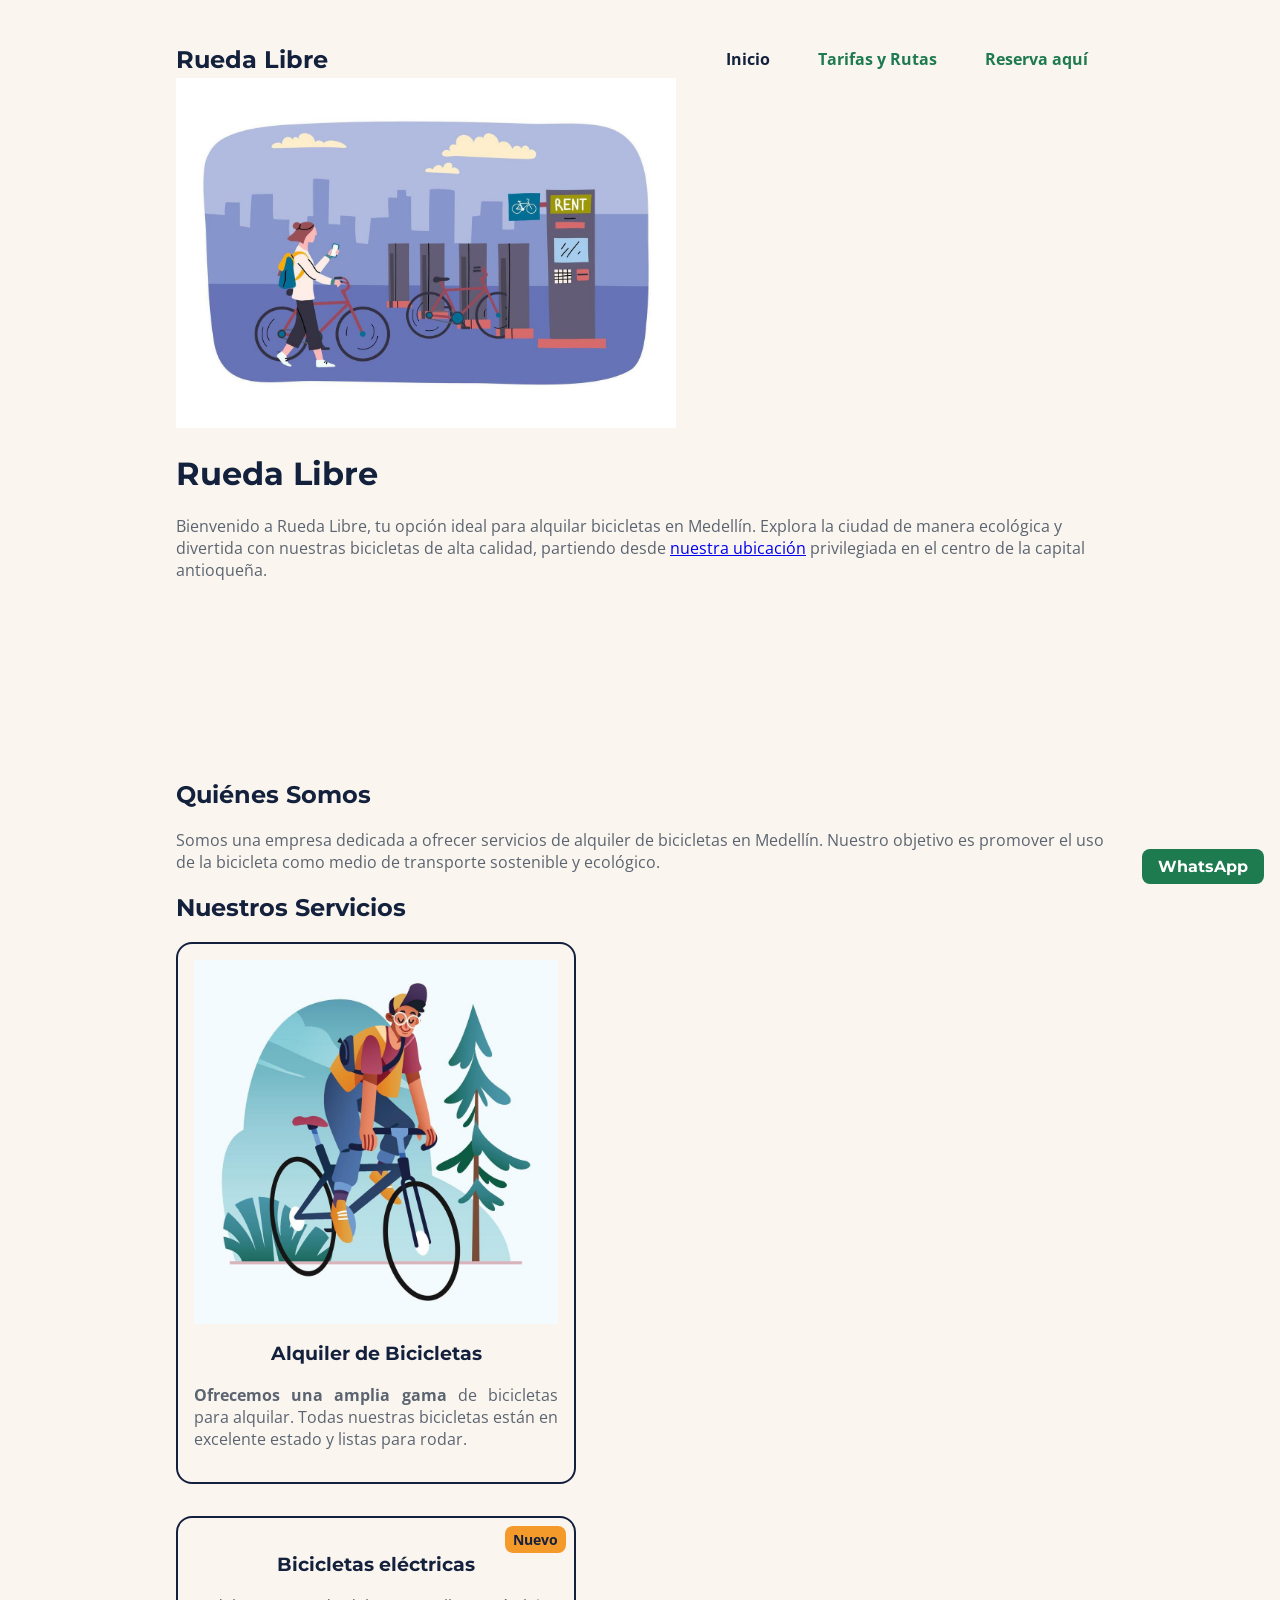
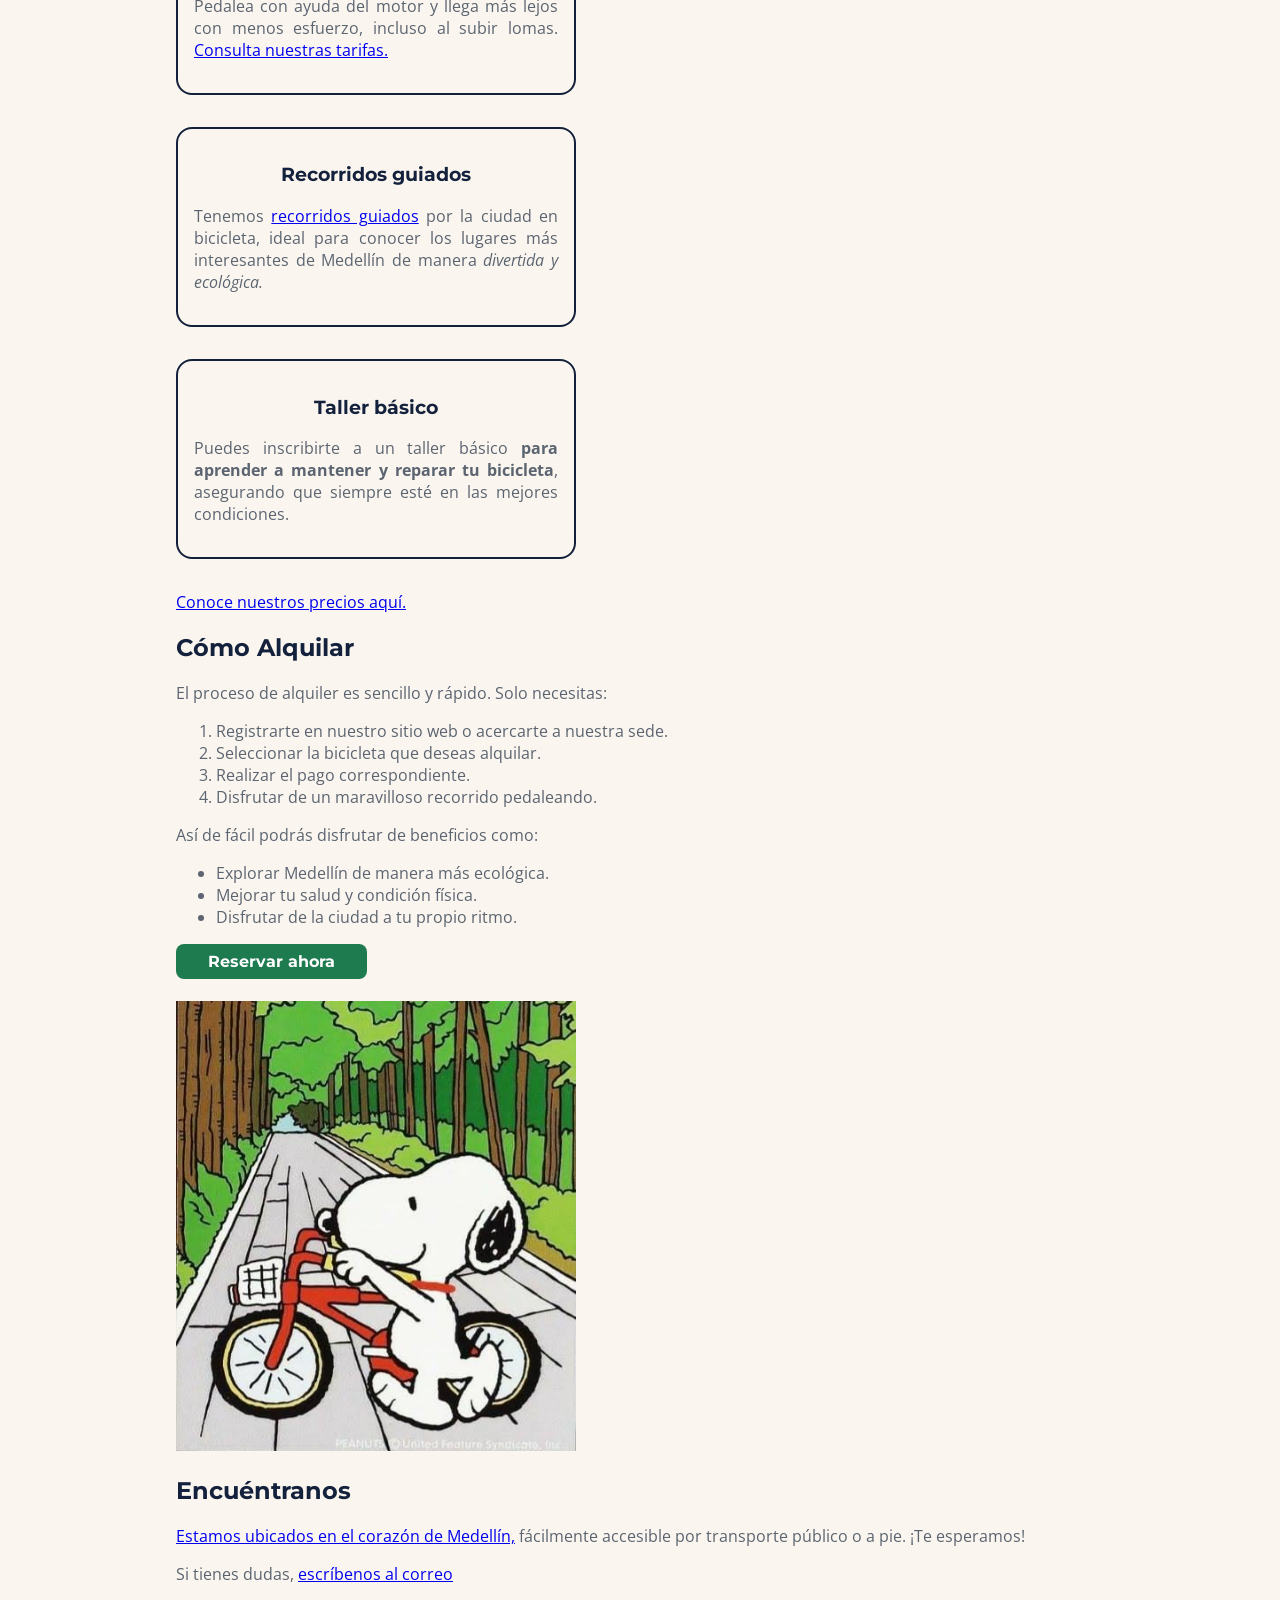
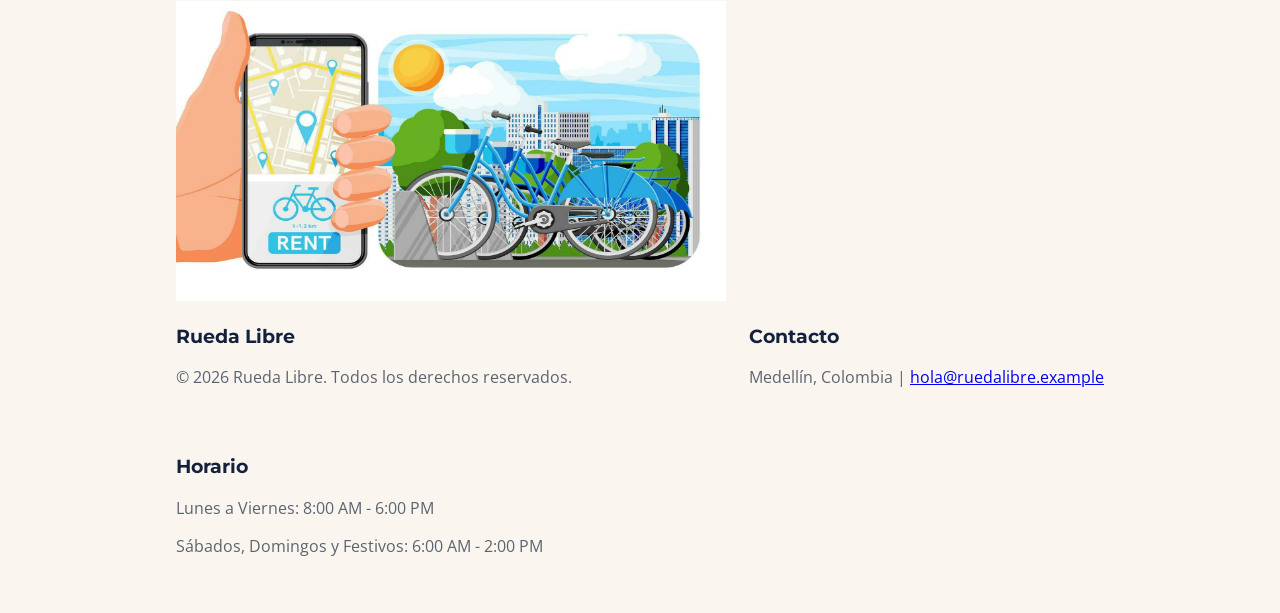
==== commit b0540c5f: "feat: Realiza el primer reto de la semana 2. Distribuye el menú y el footer con propiedades de flex " ====
--- a/index.html
+++ b/index.html
@@ -15,10 +15,9 @@
 
 <body>
     <header class="portada">
-        <img src="img/alquiler-bici.jpg" alt="Chica con bicicletas" width="500" height="350">
-   
    
         <nav>
+            <a href="index.html" class="marca">Rueda Libre</a>
             <ul id="menu">
                 <li><a href="index.html" class="activo"><strong>Inicio</strong></a></li>
                 <li><a href="paginas/tarifas.html"><strong>Tarifas y Rutas</strong></a></li>                
@@ -26,6 +25,8 @@
             </ul>
         </nav>
 
+        <img src="img/alquiler-bici.jpg" alt="Chica con bicicletas" width="500" height="350">
+   
         <h1>Rueda Libre</h1>
         
     <p>Bienvenido a Rueda Libre, tu opción ideal para alquilar bicicletas en Medellín. Explora la ciudad de manera ecológica y divertida con nuestras bicicletas de alta calidad, partiendo desde 
@@ -112,9 +113,22 @@
 </main>
 
     <footer>
+        <section>
+        <h3>Rueda Libre</h3>
     <p>© 2026 Rueda Libre. Todos los derechos reservados.</p>
-    <p>Medellín, Colombia | Contacto: <a href="mailto:hola@ruedalibre.example">hola@ruedalibre.example</a></p>
-    </footer>
+        </section>
+
+        <section>
+            <h3>Contacto</h3>
+        <p>Medellín, Colombia | <a href="mailto:hola@ruedalibre.example">hola@ruedalibre.example</a></p>
+        </section> 
+        
+        <section>
+            <h3>Horario</h3>
+            <p>Lunes a Viernes: 8:00 AM - 6:00 PM</p>
+            <p>Sábados, Domingos y Festivos: 6:00 AM - 2:00 PM</p>
+        </section>
+</footer>
 
 <a href="https://wa.me/573000000000" class="btn-whatsapp" target="_blank" rel="noopener noreferrer">WhatsApp</a>
 
--- a/css/styles.css
+++ b/css/styles.css
@@ -51,6 +51,14 @@
   padding: 0 var(--espacio-m);
 }
 
+footer {
+  display: flex;
+  flex-wrap: wrap;
+  justify-content: space-between;
+  align-items: flex-start;
+  gap: var(--espacio-l);
+}
+
 
 .portada {
   min-height: 80vh;
@@ -59,15 +67,33 @@
 /*Estilos del menú de navegación*/
 nav ul {
   display: flex;
+  flex-wrap: wrap;
   gap: var(--espacio-m);
   list-style: none;
+  margin: 0;
   padding: 0;
 }
 
+header nav {
+  display: flex;
+  justify-content: space-between;
+  align-items: center;
+  flex-wrap: wrap;
+  gap: var(--espacio-m);
+}
+
+.marca {
+  font-family: var(--fuente-titulos);
+  font-size: 1.5rem;
+  font-weight: 700;
+  color: var(--titulos-encabezados);
+  text-decoration: none;
+}
+
 #menu a {
+  display: block;
   color: var(--botones-enlaces);
   text-decoration: none;
-  display: inline-block;
   padding: var(--espacio-s) var(--espacio-m);
 }
 
@@ -80,6 +106,8 @@
   background-color: var(--botones-enlaces);
   color: var(--blanco);
 }
+
+
 
 /*Botones*/
 .btn-cta,
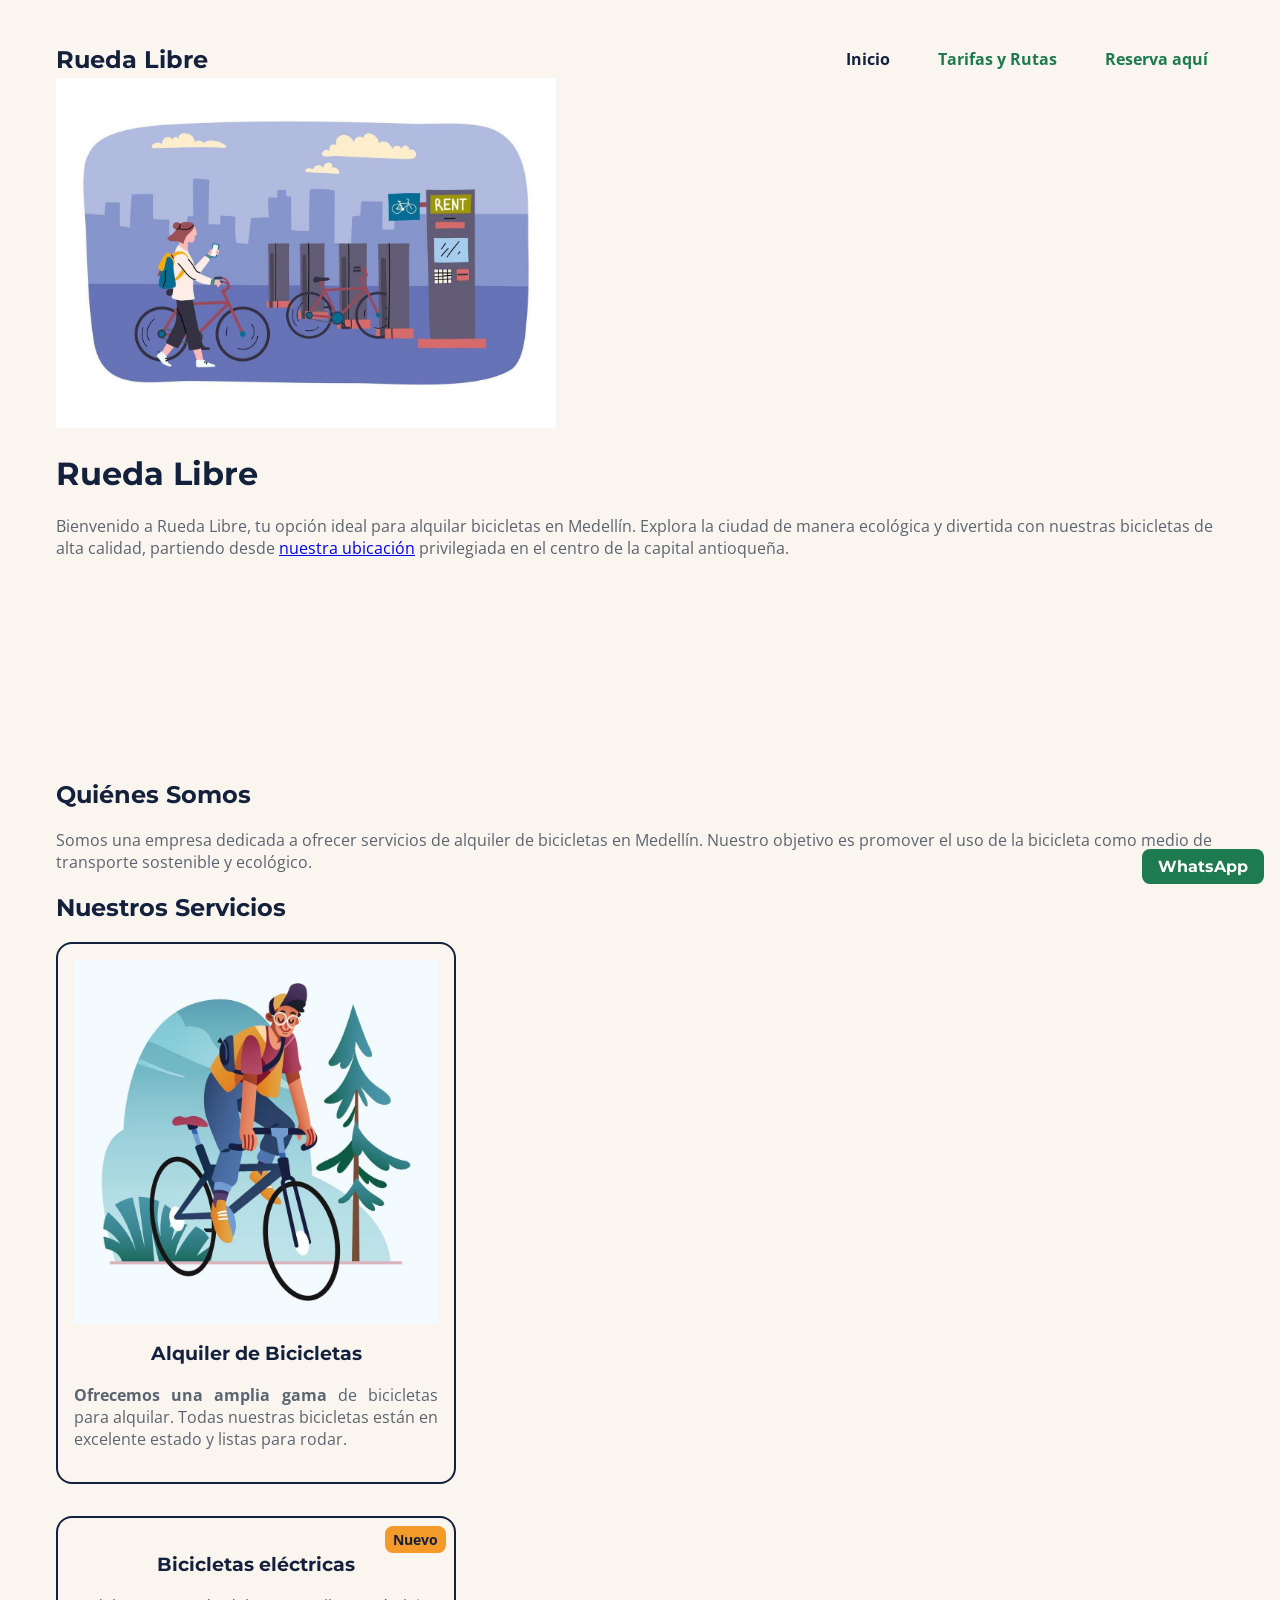
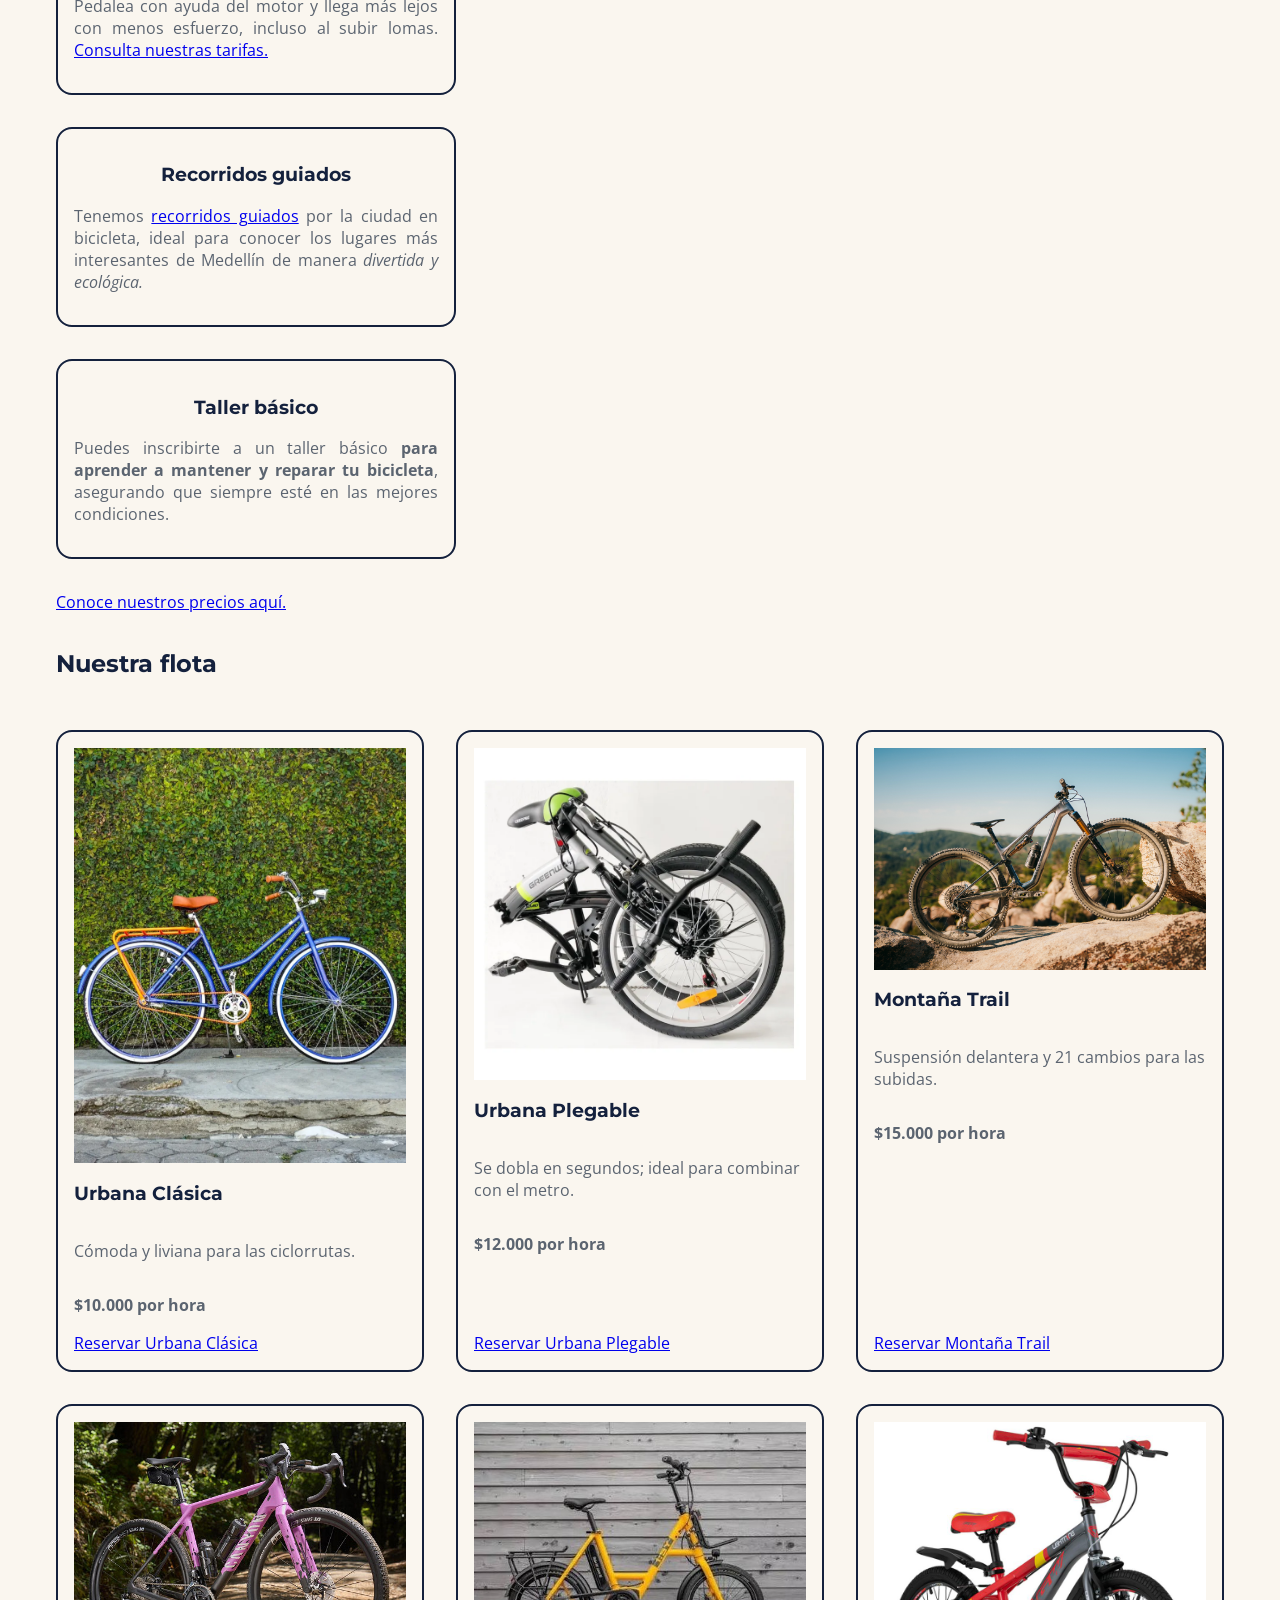
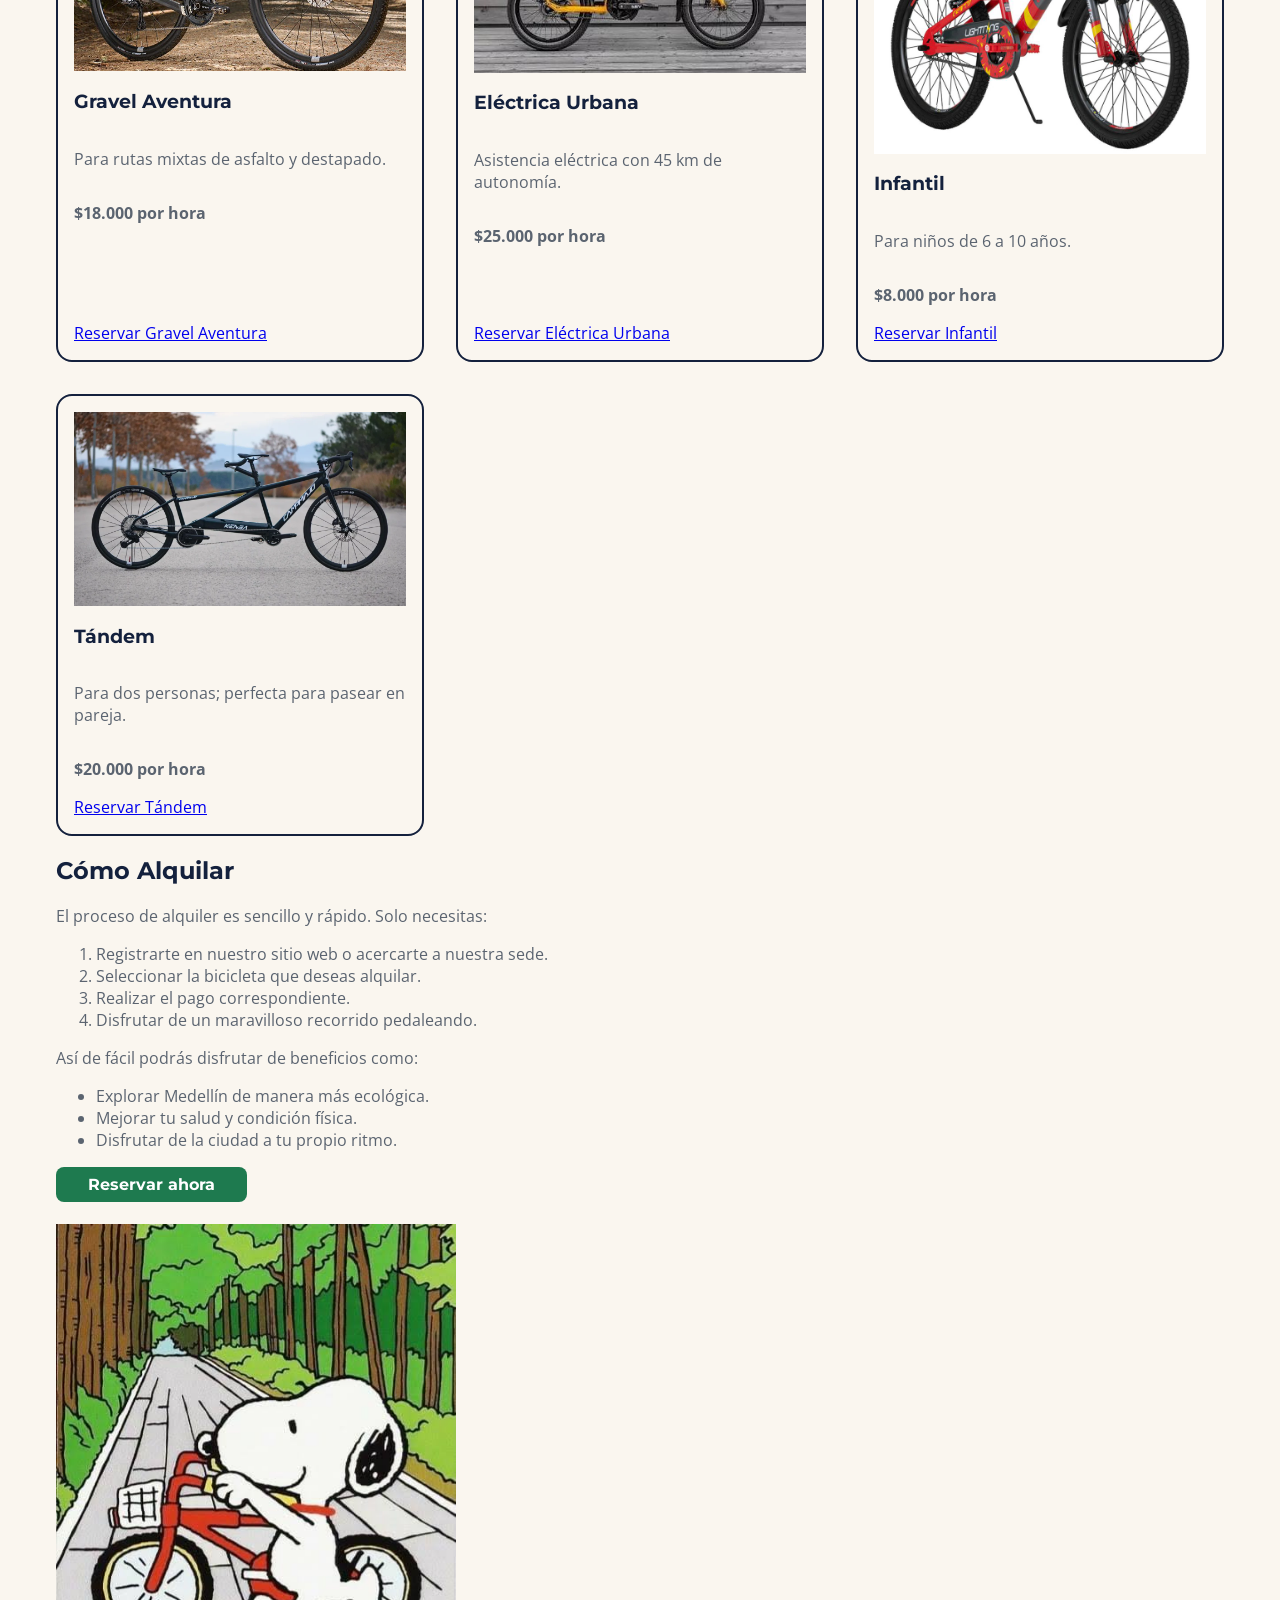
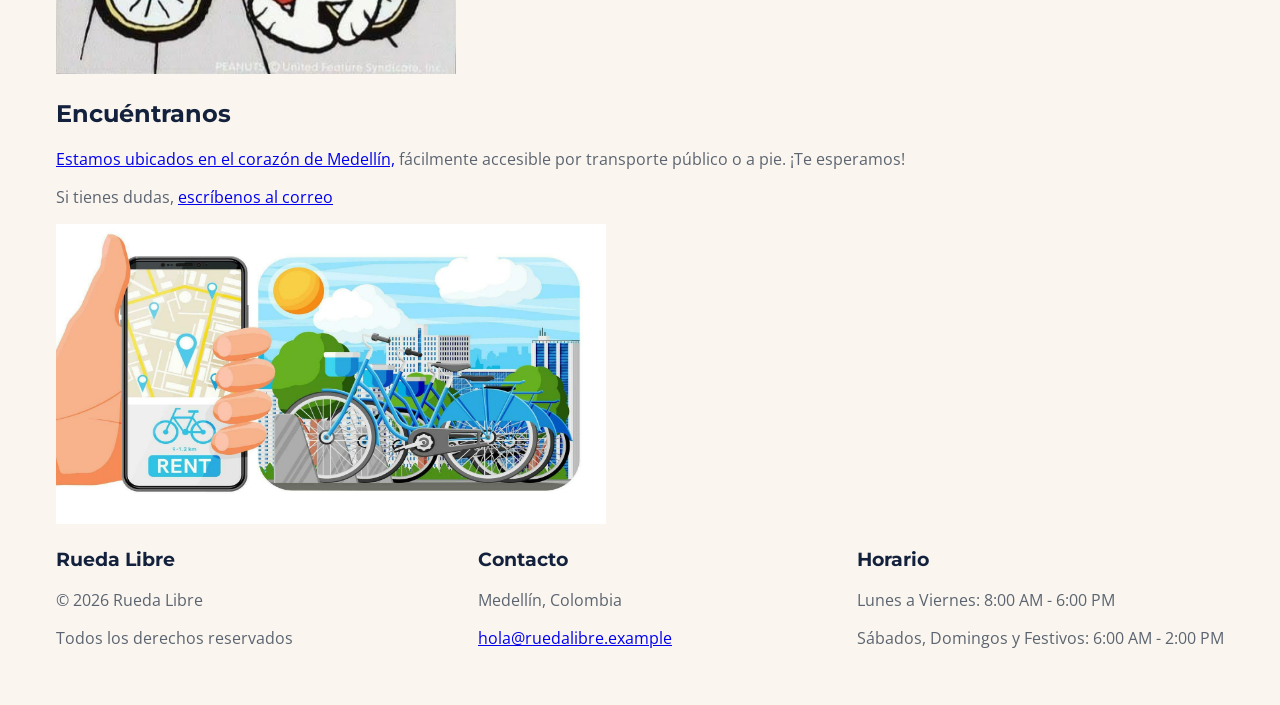
==== commit 3b395208: "feat: Realiza reto 2, agrega las tarjetas de la flota con imágenes y descripciones y organiza la cua" ====
--- a/index.html
+++ b/index.html
@@ -56,9 +56,6 @@
                 <p>Pedalea con ayuda del motor y llega más lejos con menos esfuerzo, incluso al subir lomas. <a href="paginas/tarifas.html">Consulta nuestras tarifas.</a></p>
         </article>
 
-
-
-
         <article class="tarjeta"> 
             <h3>Recorridos guiados</h3>
             <p>Tenemos <a href="paginas/tarifas.html#tabla-recorridos">recorridos guiados</a> por la ciudad en bicicleta, ideal para conocer los lugares más interesantes de Medellín de manera <em>divertida y ecológica.</em></p>
@@ -71,6 +68,68 @@
 
         <p> <a href="paginas/tarifas.html">Conoce nuestros precios aquí.</a></p>
     </section>
+
+
+    <section id="flota">
+    <h2>Nuestra flota</h2>
+
+    <article>
+        <img src="img/urbana-clasica.png" alt="Bicicleta urbana clásica" width="250" height="310">
+        <h3>Urbana Clásica</h3>
+        <p>Cómoda y liviana para las ciclorrutas.</p>
+        <p><strong>$10.000 por hora</strong></p>
+        <a href="paginas/reservas.html">Reservar Urbana Clásica</a>
+    </article>
+
+    <article>
+        <img src="img/urbana-plegable.png" alt="Bicicleta urbana plegable" width="290" height="310">
+        <h3>Urbana Plegable</h3>
+        <p>Se dobla en segundos; ideal para combinar con el metro.</p>
+        <p><strong>$12.000 por hora</strong></p>
+        <a href="paginas/reservas.html">Reservar Urbana Plegable</a>
+    </article>
+
+    <article>
+        <img src="img/montana-trail.png" alt="Bicicleta Montaña Trail" width="415" height="300">
+        <h3>Montaña Trail</h3>
+        <p>Suspensión delantera y 21 cambios para las subidas.</p>
+        <p><strong>$15.000 por hora</strong></p>
+        <a href="paginas/reservas.html">Reservar Montaña Trail</a>
+    </article>
+
+    <article>
+        <img src="img/gravel-aventura.jpg" alt="Bicicleta Gravel Aventura" width="415" height="310">
+        <h3>Gravel Aventura</h3>
+        <p>Para rutas mixtas de asfalto y destapado.</p>
+        <p><strong>$18.000 por hora</strong></p>
+        <a href="paginas/reservas.html">Reservar Gravel Aventura</a>
+    </article>
+
+    <article>
+        <img src="img/electrica-urbana.jpg" alt="Bicicleta Eléctrica Urbana" width="435" height="340">
+        <h3>Eléctrica Urbana</h3>
+        <p>Asistencia eléctrica con 45 km de autonomía.</p>
+        <p><strong>$25.000 por hora</strong></p>
+        <a href="paginas/reservas.html">Reservar Eléctrica Urbana</a>
+    </article>
+
+    <article>
+        <img src="img/infantil.jpg" alt="Bicicleta Infantil" width="420" height="340">
+        <h3>Infantil</h3>
+        <p>Para niños de 6 a 10 años.</p>
+        <p><strong>$8.000 por hora</strong></p>
+        <a href="paginas/reservas.html">Reservar Infantil</a>
+    </article>
+
+    <article>
+        <img src="img/tandem.png" alt="Bicicleta Tándem" width="400" height="360">
+        <h3>Tándem</h3>
+        <p>Para dos personas; perfecta para pasear en pareja.</p>
+        <p><strong>$20.000 por hora</strong></p>
+        <a href="paginas/reservas.html">Reservar Tándem</a>
+    </article>
+
+</section>
 
     <section>
     <h2>Cómo Alquilar</h2>
@@ -115,12 +174,14 @@
     <footer>
         <section>
         <h3>Rueda Libre</h3>
-    <p>© 2026 Rueda Libre. Todos los derechos reservados.</p>
+    <p>© 2026 Rueda Libre</p>
+    <p> Todos los derechos reservados</p>
         </section>
 
         <section>
             <h3>Contacto</h3>
-        <p>Medellín, Colombia | <a href="mailto:hola@ruedalibre.example">hola@ruedalibre.example</a></p>
+        <p>Medellín, Colombia</p>
+        <p><a href="mailto:hola@ruedalibre.example">hola@ruedalibre.example</a></p>
         </section> 
         
         <section>
--- a/css/styles.css
+++ b/css/styles.css
@@ -45,7 +45,7 @@
 header, 
 main, 
 footer{
-  max-width: 60rem;
+  max-width: 75rem;
   margin-left: auto;
   margin-right: auto;
   padding: 0 var(--espacio-m);
@@ -55,10 +55,14 @@
   display: flex;
   flex-wrap: wrap;
   justify-content: space-between;
+  gap: var(--espacio-l);
   align-items: flex-start;
-  gap: var(--espacio-l);
-}
-
+}
+
+/*footer section {
+  flex: 1 1 15rem;
+  text-align: center;
+}*/
 
 .portada {
   min-height: 80vh;
@@ -108,6 +112,35 @@
 }
 
 
+/*Cuadrícula de flota*/
+
+#flota {
+  display: grid;
+  grid-template-columns: repeat(auto-fit, minmax(18rem, 1fr));
+  gap: var(--espacio-l);
+}
+
+#flota h2 {
+  grid-column: 1 / -1;
+}
+
+#flota article {
+  display: flex;
+  flex-direction: column;
+  border: 2px solid var(--titulos-encabezados);
+  border-radius: var(--espacio-m);
+  padding: var(--espacio-m);
+}
+
+#flota article a {
+  margin-top: auto;
+  align-self: flex-start;
+}
+
+#flota img {
+  width: 100%;
+  height: auto;
+}
 
 /*Botones*/
 .btn-cta,
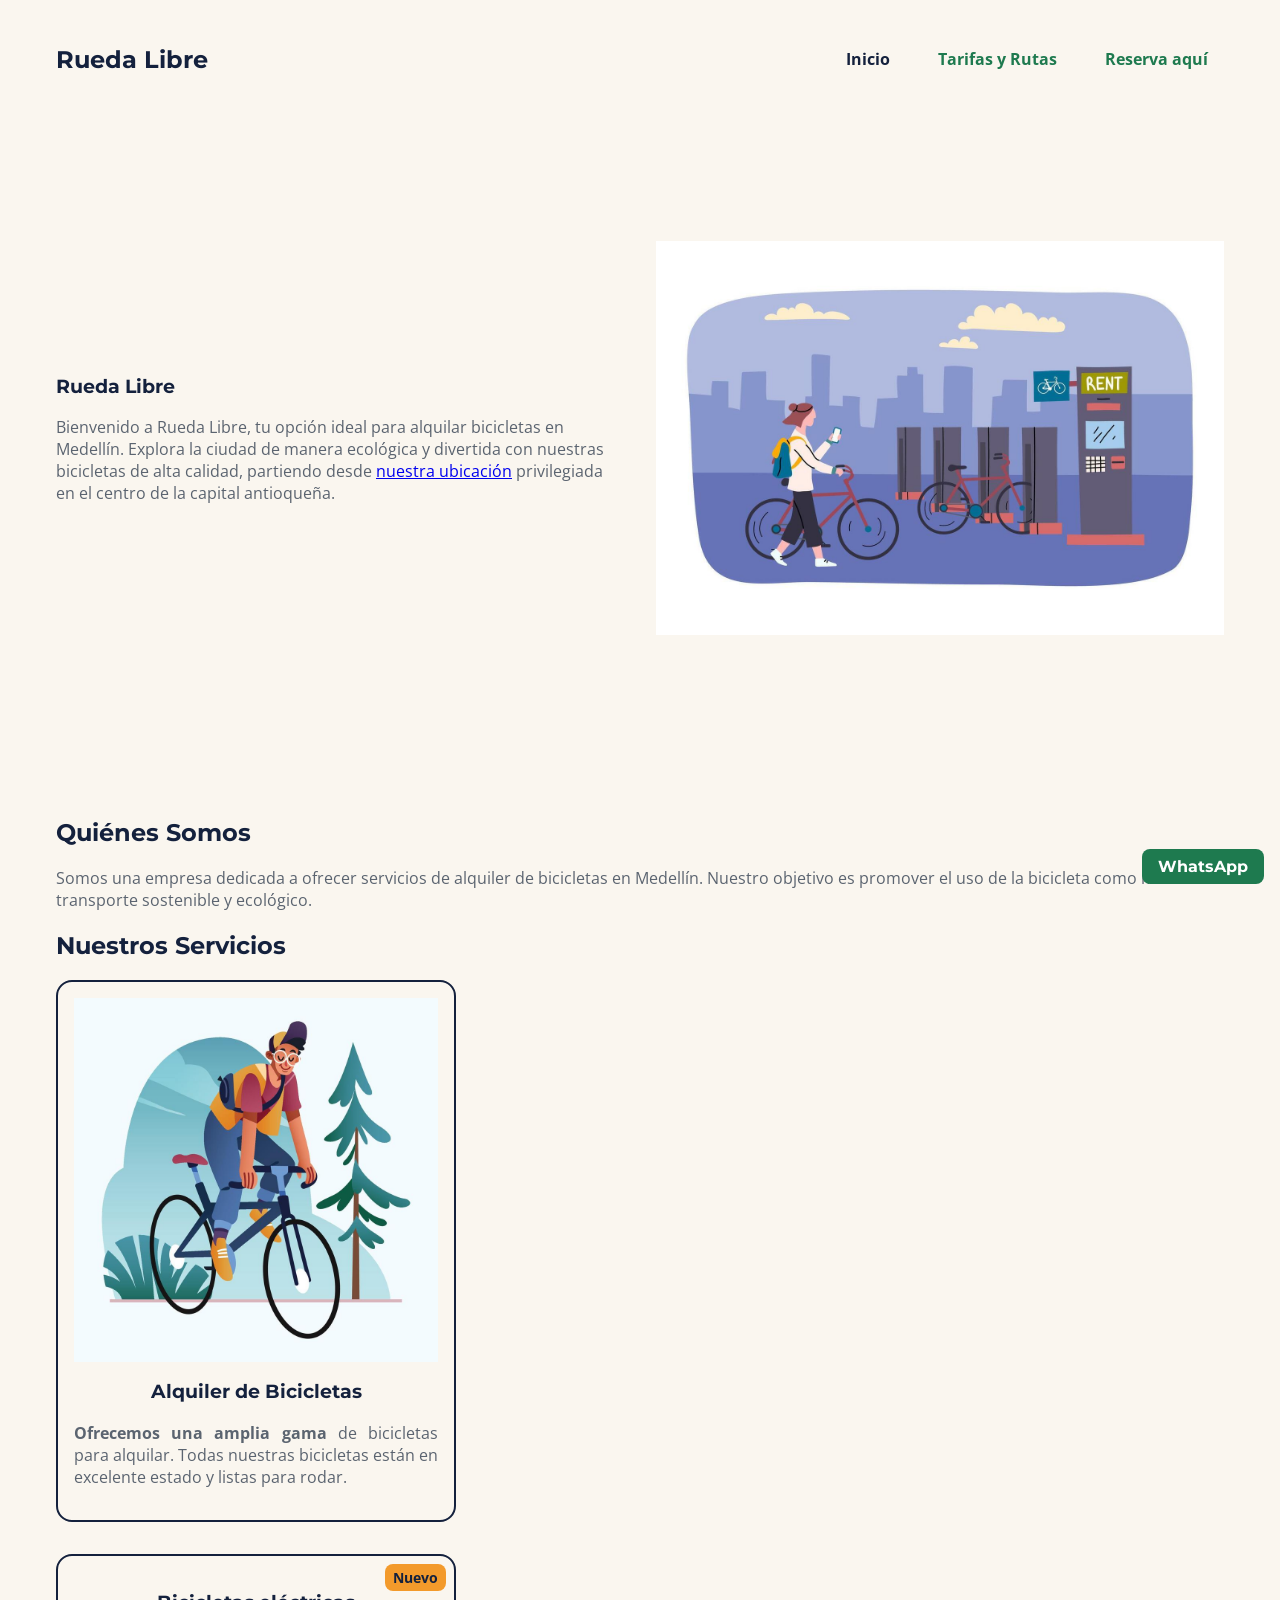
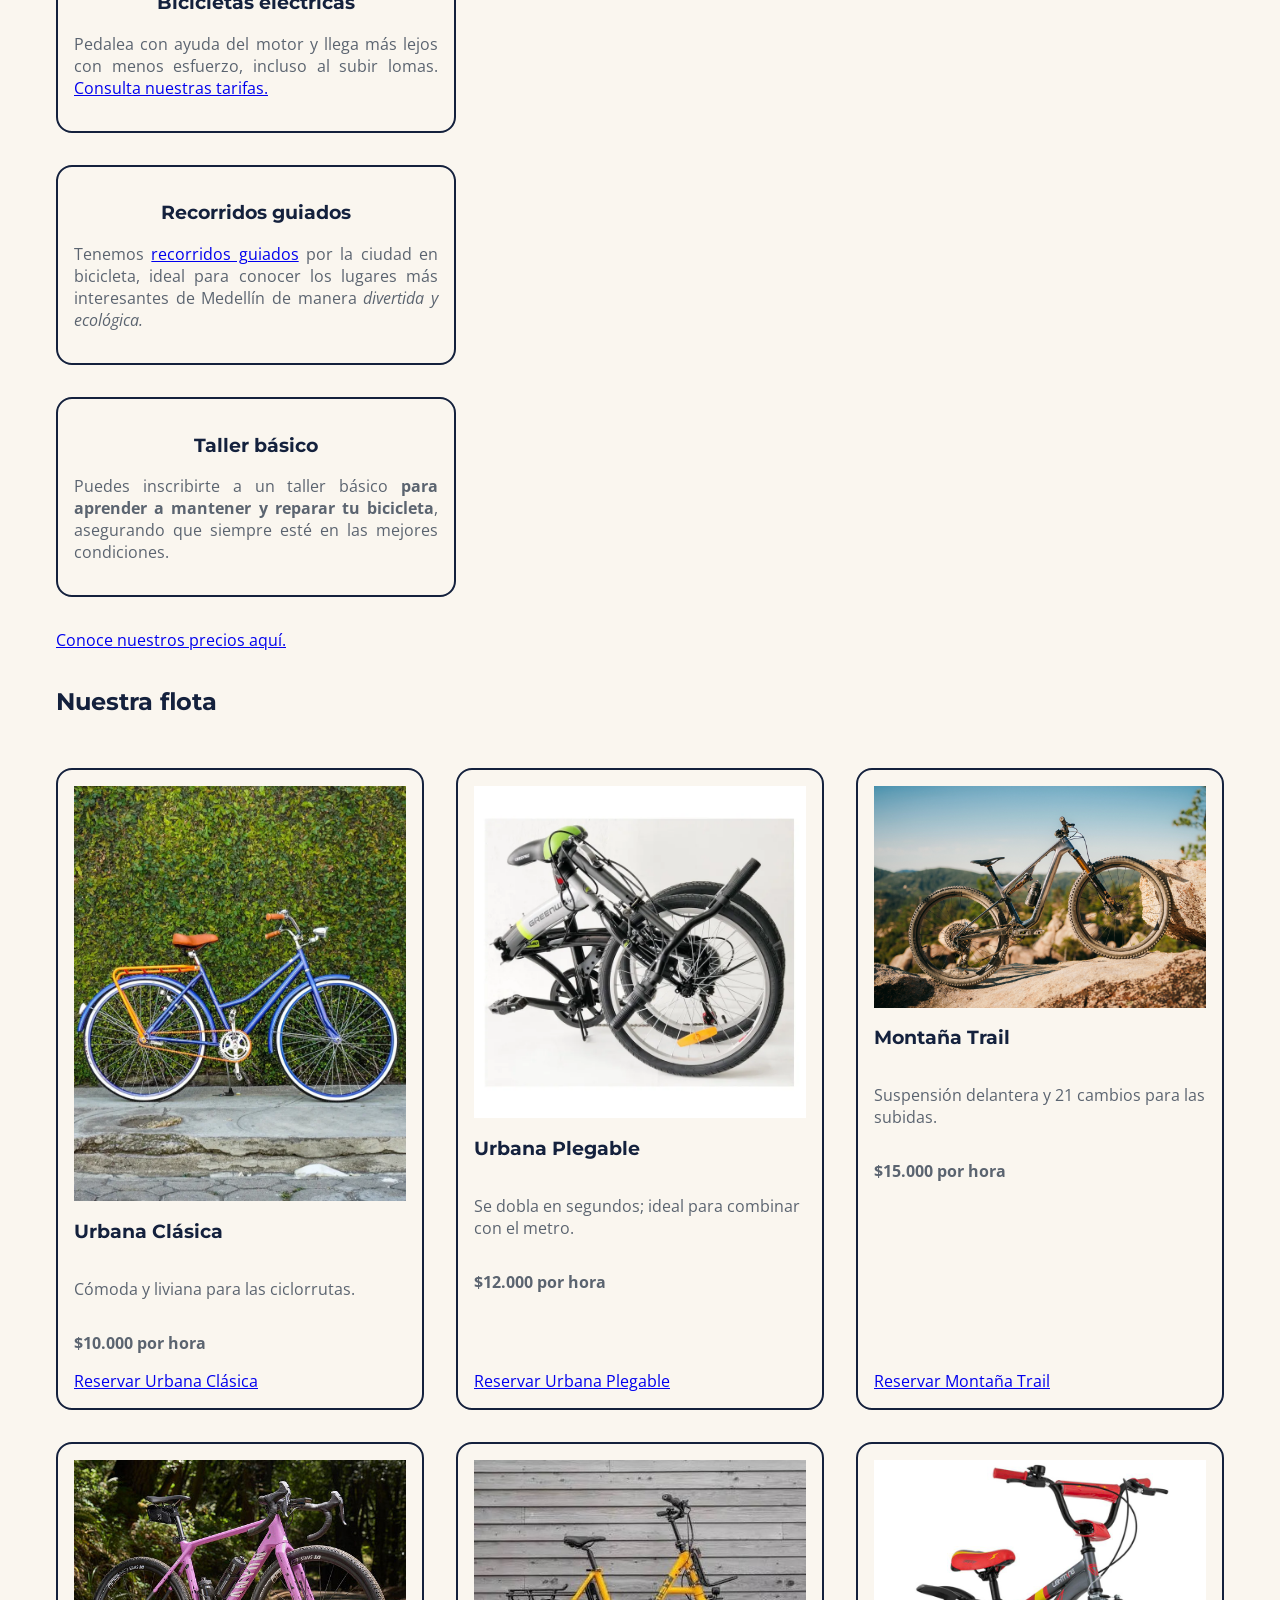
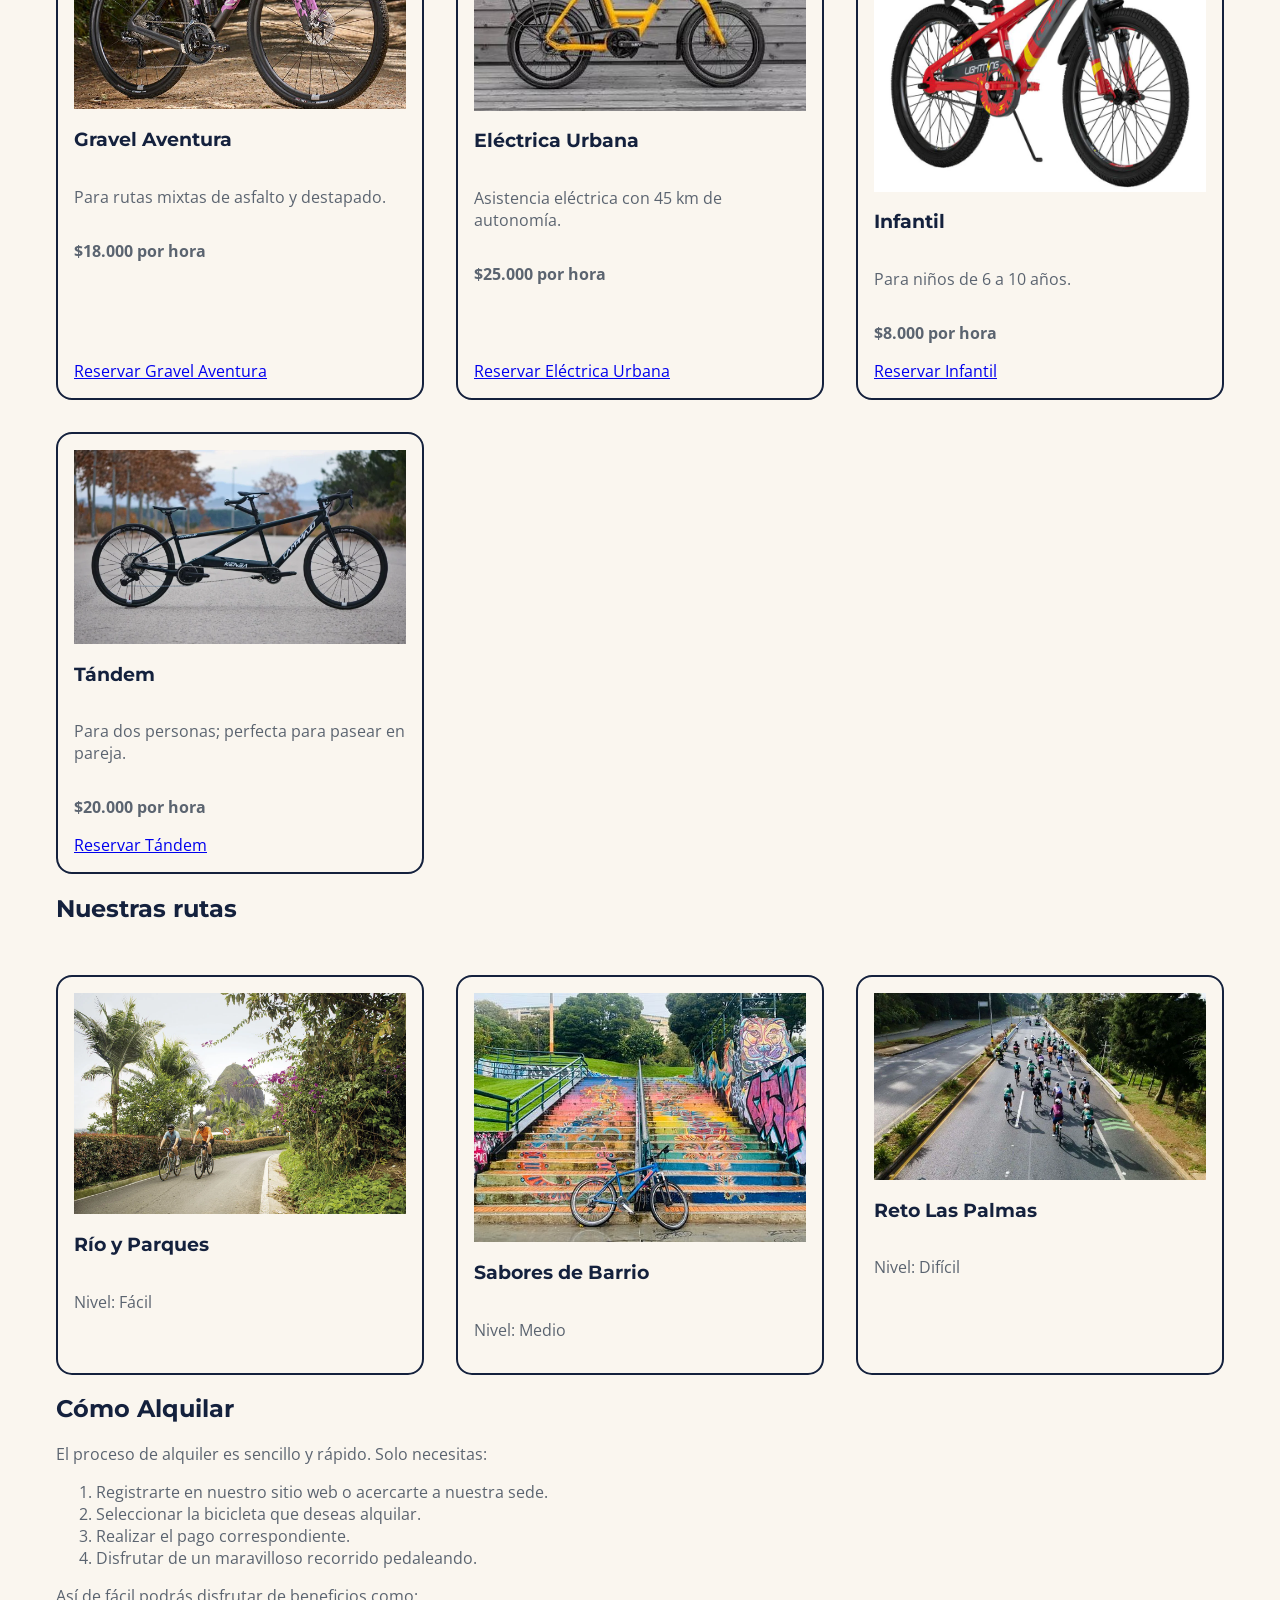
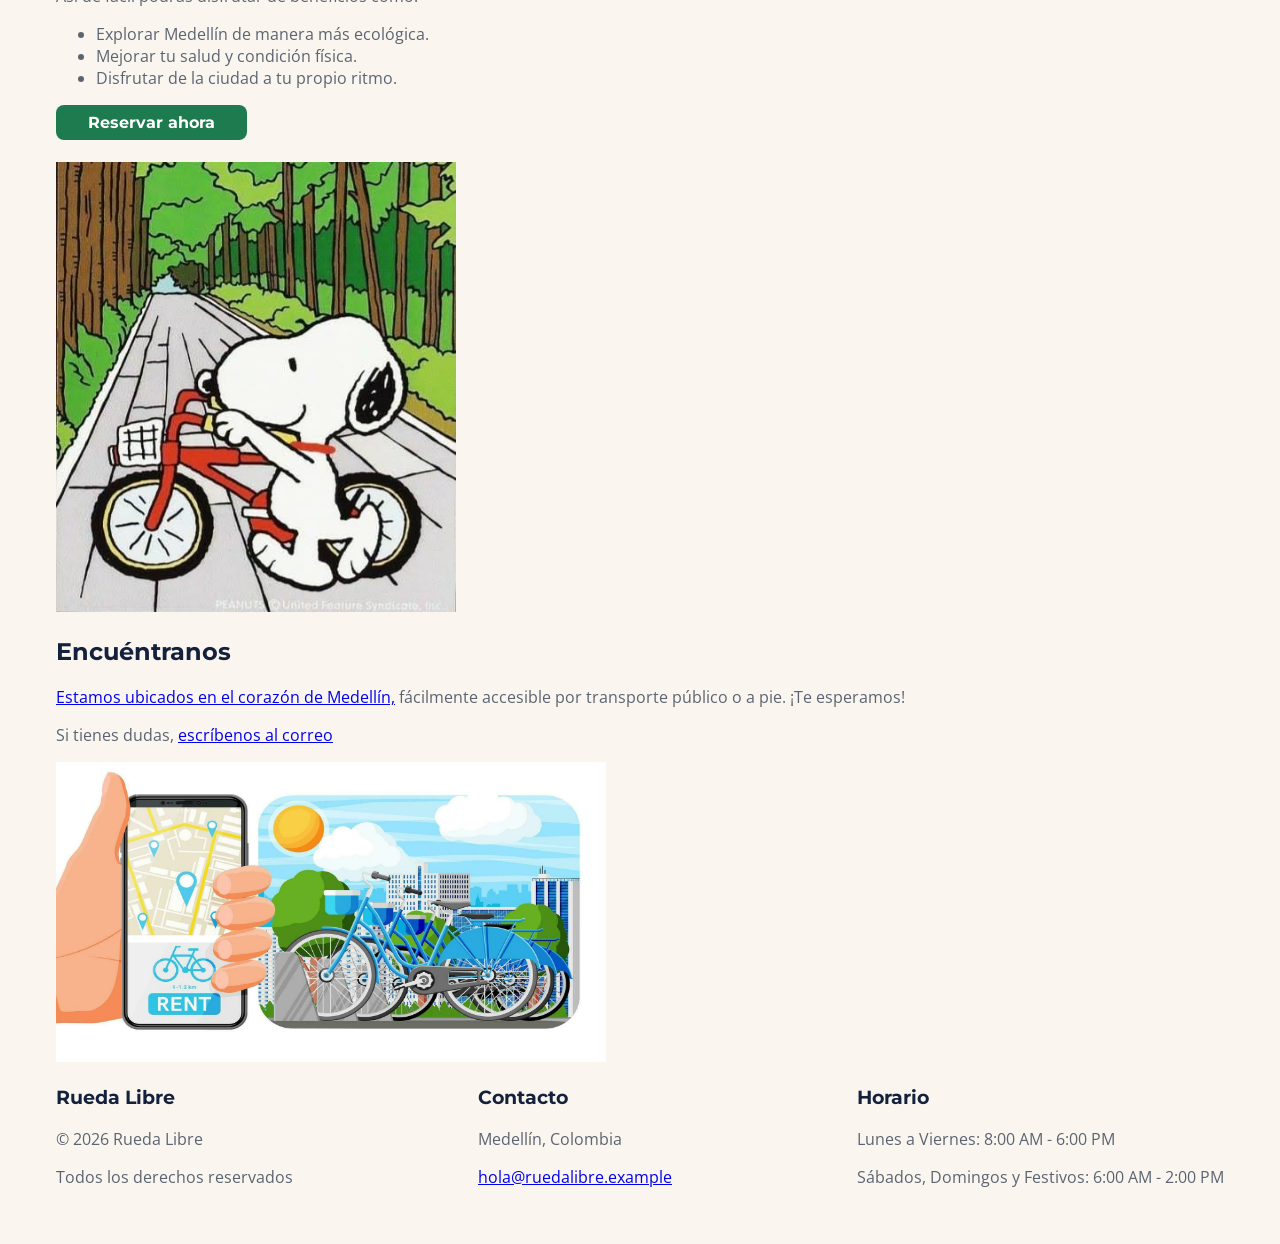
==== commit 5059908f: "feat: Realiza Reto 3 usando grid para distribuir ciertos elementos en 2 direcciones a la vez. Añade " ====
--- a/index.html
+++ b/index.html
@@ -14,7 +14,7 @@
 </head>
 
 <body>
-    <header class="portada">
+    <header>
    
         <nav>
             <a href="index.html" class="marca">Rueda Libre</a>
@@ -25,13 +25,17 @@
             </ul>
         </nav>
 
-        <img src="img/alquiler-bici.jpg" alt="Chica con bicicletas" width="500" height="350">
-   
-        <h1>Rueda Libre</h1>
+        <section class="portada">
+            <section>
+                <h1>Rueda Libre</h1>
+                <p>Bienvenido a Rueda Libre, tu opción ideal para alquilar bicicletas en Medellín. Explora la ciudad de manera ecológica y divertida con nuestras bicicletas de alta calidad, partiendo desde 
+                    <a href="#Contacto">nuestra ubicación</a> 
+                privilegiada en el centro de la capital antioqueña.</p>
+            </section>
+
+            <img src="img/alquiler-bici.jpg" alt="Chica con bicicletas" width="500" height="350">
+        </section>
         
-    <p>Bienvenido a Rueda Libre, tu opción ideal para alquilar bicicletas en Medellín. Explora la ciudad de manera ecológica y divertida con nuestras bicicletas de alta calidad, partiendo desde 
-        <a href="#Contacto">nuestra ubicación</a> 
-        privilegiada en el centro de la capital antioqueña.</p>
    </header>
 
    <main>
@@ -130,6 +134,32 @@
     </article>
 
 </section>
+
+<section id="rutas">
+    <h2>Nuestras rutas</h2>
+    <article>
+        <img src="img/parques-rios.png" alt="Ciclistas en un parque" width="420" height="290">
+        <h3>Río y Parques</h3>
+        <p>Nivel: Fácil</p>
+    </article>
+
+    <article>
+        <img src="img/sabores-barrio.jpg" alt="Bicicleta en un barrio de Medellín" width="400" height="300">
+        <h3>Sabores de Barrio</h3>
+        <p>Nivel: Medio</p>
+    </article>
+
+    <article>
+        <img src="img/palmas.png" alt="Ciclistas subiendo Las Palmas" width="420" height="290">
+        <h3>Reto Las Palmas</h3>
+        <p>Nivel: Difícil</p>
+    </article>
+</section>
+
+
+
+
+
 
     <section>
     <h2>Cómo Alquilar</h2>
--- a/css/styles.css
+++ b/css/styles.css
@@ -59,14 +59,20 @@
   align-items: flex-start;
 }
 
-/*footer section {
-  flex: 1 1 15rem;
-  text-align: center;
-}*/
 
 .portada {
+  display: grid;
+  grid-template-columns: 1fr 1fr;
+  gap: var(--espacio-l);
+  align-items: center;
   min-height: 80vh;
 }
+
+.portada img {
+  width: 100%;
+  height: auto;
+}
+
 
 /*Estilos del menú de navegación*/
 nav ul {
@@ -112,19 +118,31 @@
 }
 
 
-/*Cuadrícula de flota*/
+/*Cuadrículas de flota y rutas*/
+
+#flota,
+#rutas {
+  display: grid;
+  gap: var(--espacio-l);
+}
+
 
 #flota {
-  display: grid;
   grid-template-columns: repeat(auto-fit, minmax(18rem, 1fr));
-  gap: var(--espacio-l);
-}
-
-#flota h2 {
+}
+
+#rutas {
+  grid-template-columns: repeat(3, 1fr);
+}
+
+
+#flota h2,
+#rutas h2 {
   grid-column: 1 / -1;
 }
 
-#flota article {
+#flota article, 
+#rutas article{
   display: flex;
   flex-direction: column;
   border: 2px solid var(--titulos-encabezados);
@@ -137,7 +155,8 @@
   align-self: flex-start;
 }
 
-#flota img {
+#flota img,
+#rutas img {
   width: 100%;
   height: auto;
 }
@@ -284,3 +303,20 @@
   margin-bottom: var(--espacio-l);
   padding: var(--espacio-m);
 }
+
+.reservas {
+  display: grid;
+  grid-template-columns: 2fr 1fr;
+  gap: var(--espacio-l);
+  align-items: start;
+}
+
+.datos {
+  display: grid;
+  grid-template-columns: 1fr 1fr;
+  column-gap: var(--espacio-m);
+}
+
+.campo-completo {
+  grid-column: 1 / -1;
+}
